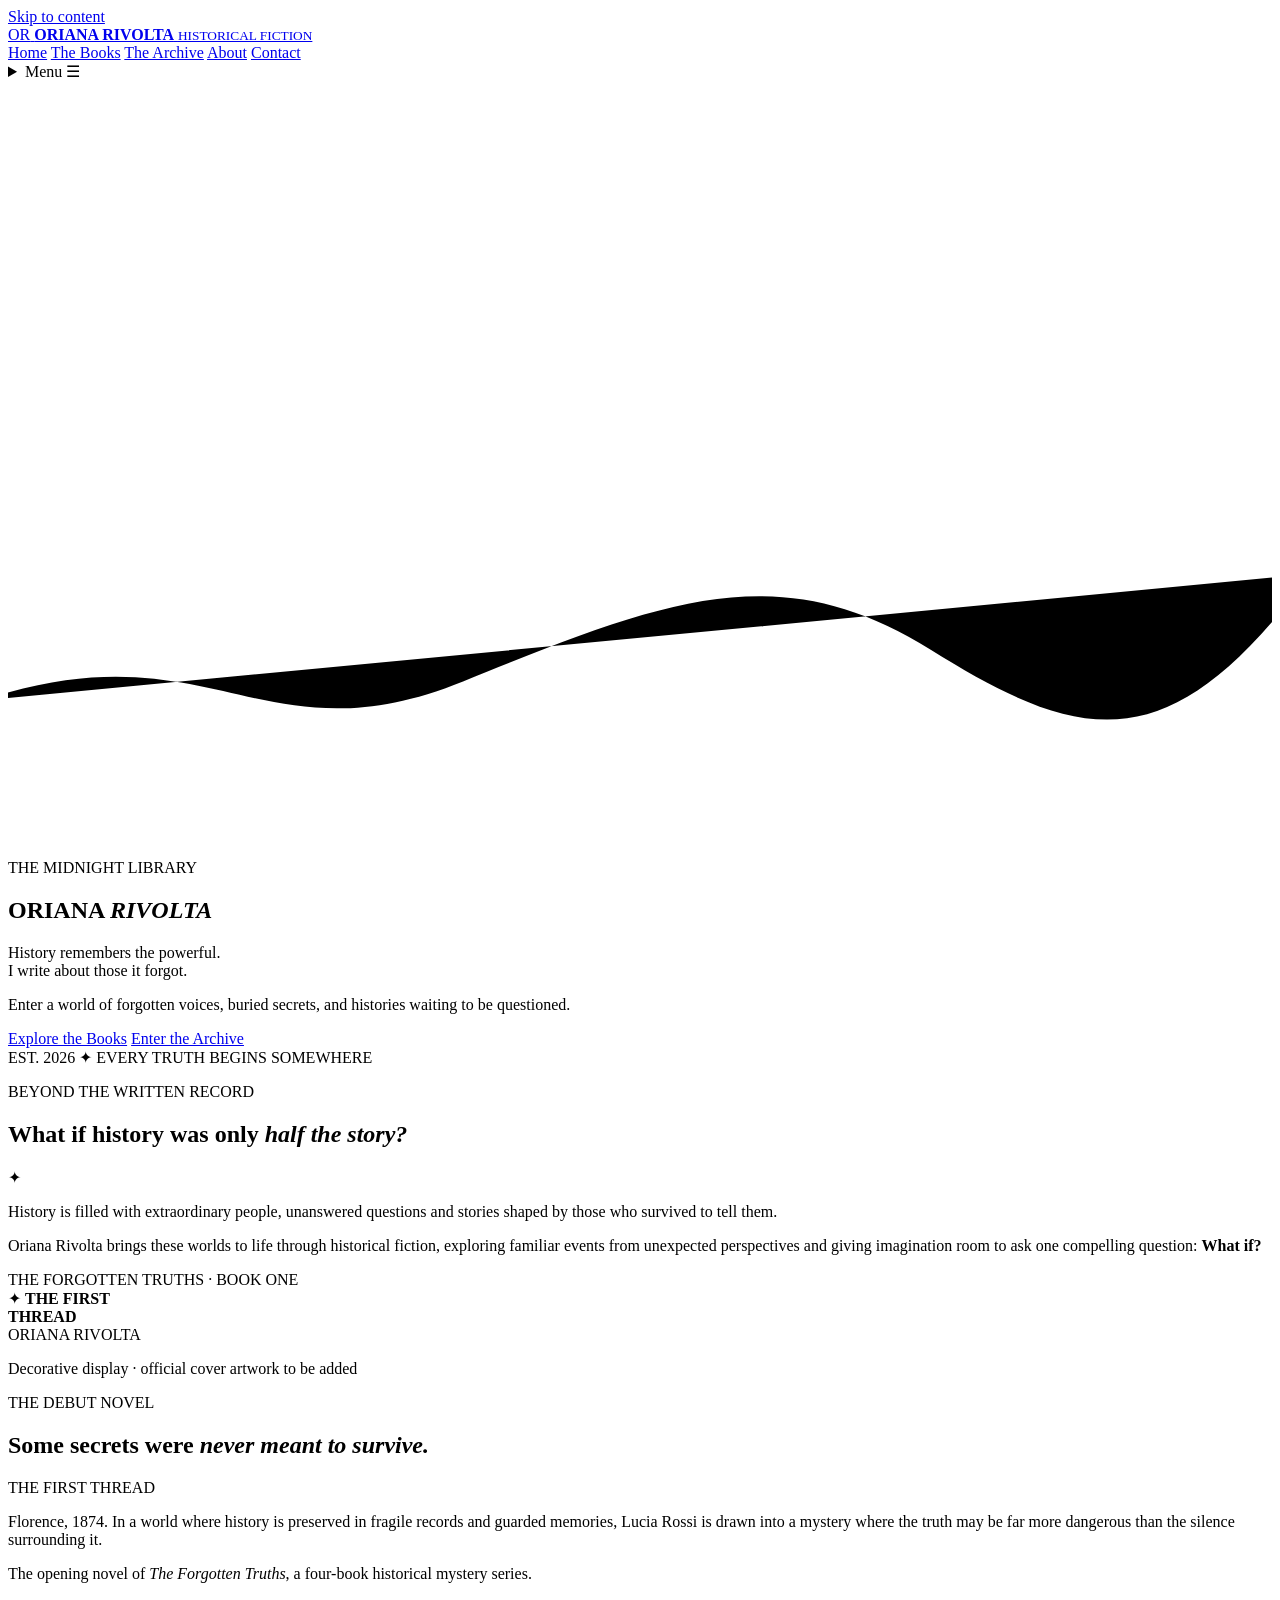
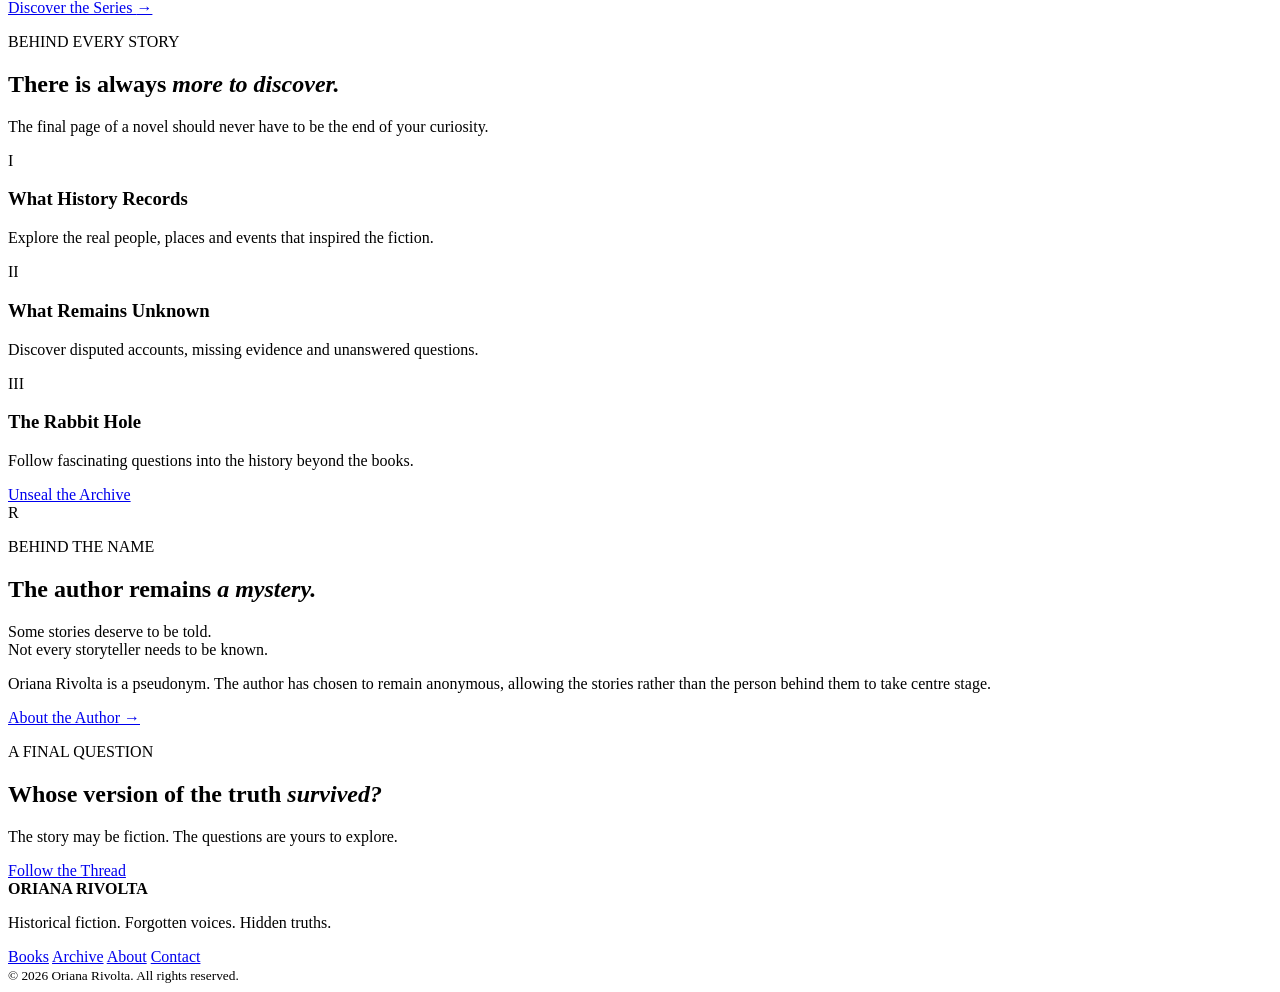
==== index.html @ 72a8a2e2 "Create index.html" ====
<!DOCTYPE html>
<html lang="en">
<head>
  <meta charset="UTF-8">
  <meta name="viewport" content="width=device-width, initial-scale=1">
  <meta name="theme-color" content="#101a17">
  <meta name="description" content="Enter the world of Oriana Rivolta, author of The Forgotten Truths. Historical mysteries, hidden histories and stories that question what we think we know.">
  <title>Oriana Rivolta | The Midnight Library</title>
  <link rel="stylesheet" href="style.css">
</head>
<body>
  <a class="skip-link" href="#main">Skip to content</a>

  <header class="site-header">
    <div class="shell header-inner">
      <a class="brand" href="index.html" aria-label="Oriana Rivolta home">
        <span class="brand-mark">OR</span>
        <span class="brand-name">
          <strong>ORIANA RIVOLTA</strong>
          <small>HISTORICAL FICTION</small>
        </span>
      </a>

      <nav class="desktop-nav" aria-label="Main navigation">
        <a class="active" aria-current="page" href="index.html">Home</a>
        <a href="books.html">The Books</a>
        <a href="archive.html">The Archive</a>
        <a href="about.html">About</a>
        <a href="contact.html">Contact</a>
      </nav>

      <details class="mobile-nav">
        <summary>Menu ☰</summary>
        <nav aria-label="Mobile navigation">
          <a href="index.html">Home</a>
          <a href="books.html">The Books</a>
          <a href="archive.html">The Archive</a>
          <a href="about.html">About</a>
          <a href="contact.html">Contact</a>
        </nav>
      </details>
    </div>
  </header>

  <main id="main">
    <section class="hero">
      <div class="hero-scene" aria-hidden="true">
        <div class="library-shelves shelves-left"></div>
        <div class="library-shelves shelves-right"></div>
        <div class="window-arch">
          <div class="night-moon"></div>
          <div class="city-silhouette"></div>
        </div>
        <div class="scene-candle candle-one"></div>
        <div class="scene-candle candle-two"></div>
      </div>

      <svg class="thread-decoration" viewBox="0 0 1000 600"
           preserveAspectRatio="none" aria-hidden="true">
        <path d="M-20 490 C160 430 200 540 360 475 S610 375 730 450 S920 540 1030 390"/>
      </svg>

      <div class="shell hero-content">
        <p class="eyebrow">THE MIDNIGHT LIBRARY</p>
        <h1>ORIANA <em>RIVOLTA</em></h1>
        <div class="gold-rule"></div>

        <p class="hero-tagline">
          History remembers the powerful.<br>
          I write about those it forgot.
        </p>

        <p class="hero-description">
          Enter a world of forgotten voices, buried secrets,
          and histories waiting to be questioned.
        </p>

        <div class="button-row">
          <a class="button button-gold" href="books.html">Explore the Books</a>
          <a class="button button-outline" href="archive.html">Enter the Archive</a>
        </div>
      </div>

      <div class="hero-bottom">
        <span>EST. 2026</span>
        <span class="hero-ornament">✦</span>
        <span>EVERY TRUTH BEGINS SOMEWHERE</span>
      </div>
    </section>

    <section class="section intro-section">
      <div class="shell narrow center">
        <p class="eyebrow">BEYOND THE WRITTEN RECORD</p>
        <h2>What if history was only <em>half the story?</em></h2>
        <div class="ornament-divider">✦</div>
        <p class="lead">
          History is filled with extraordinary people, unanswered
          questions and stories shaped by those who survived to tell them.
        </p>
        <p>
          Oriana Rivolta brings these worlds to life through historical
          fiction, exploring familiar events from unexpected perspectives
          and giving imagination room to ask one compelling question:
          <strong>What if?</strong>
        </p>
      </div>
    </section>

    <section class="section feature-section">
      <div class="shell feature-grid">
        <div class="feature-art">
          <div class="book-cover" aria-label="Illustrative book display for The First Thread">
            <span class="cover-top">THE FORGOTTEN TRUTHS · BOOK ONE</span>
            <div class="cover-middle">
              <span class="cover-symbol">✦</span>
              <strong>THE FIRST<br>THREAD</strong>
              <span class="cover-red-line"></span>
            </div>
            <span class="cover-bottom">ORIANA RIVOLTA</span>
          </div>
          <p class="art-caption">Decorative display · official cover artwork to be added</p>
        </div>

        <div class="feature-copy">
          <p class="eyebrow">THE DEBUT NOVEL</p>
          <h2>Some secrets were <em>never meant to survive.</em></h2>
          <p class="feature-subtitle">THE FIRST THREAD</p>
          <p>
            Florence, 1874. In a world where history is preserved
            in fragile records and guarded memories, Lucia Rossi
            is drawn into a mystery where the truth may be far
            more dangerous than the silence surrounding it.
          </p>
          <p>
            The opening novel of <em>The Forgotten Truths</em>,
            a four-book historical mystery series.
          </p>
          <a class="text-link" href="books.html">Discover the Series <span>→</span></a>
        </div>
      </div>
    </section>

    <section class="section archive-preview">
      <div class="shell">
        <div class="center narrow">
          <p class="eyebrow">BEHIND EVERY STORY</p>
          <h2>There is always <em>more to discover.</em></h2>
          <p class="lead">
            The final page of a novel should never have to be
            the end of your curiosity.
          </p>
        </div>

        <div class="three-grid">
          <article class="info-card">
            <span class="card-icon">I</span>
            <h3>What History Records</h3>
            <p>Explore the real people, places and events that inspired the fiction.</p>
          </article>

          <article class="info-card">
            <span class="card-icon">II</span>
            <h3>What Remains Unknown</h3>
            <p>Discover disputed accounts, missing evidence and unanswered questions.</p>
          </article>

          <article class="info-card">
            <span class="card-icon">III</span>
            <h3>The Rabbit Hole</h3>
            <p>Follow fascinating questions into the history beyond the books.</p>
          </article>
        </div>

        <div class="center section-action">
          <a class="button button-outline" href="archive.html">Unseal the Archive</a>
        </div>
      </div>
    </section>

    <section class="section author-preview">
      <div class="shell narrow center">
        <div class="wax-seal" aria-hidden="true">R</div>
        <p class="eyebrow">BEHIND THE NAME</p>
        <h2>The author remains <em>a mystery.</em></h2>
        <p class="lead">
          Some stories deserve to be told.<br>
          Not every storyteller needs to be known.
        </p>
        <p>
          Oriana Rivolta is a pseudonym. The author has chosen
          to remain anonymous, allowing the stories rather than
          the person behind them to take centre stage.
        </p>
        <a class="text-link" href="about.html">About the Author <span>→</span></a>
      </div>
    </section>

    <section class="closing-banner">
      <div class="shell center">
        <p class="eyebrow">A FINAL QUESTION</p>
        <h2>Whose version of the truth <em>survived?</em></h2>
        <p>The story may be fiction. The questions are yours to explore.</p>
        <a class="button button-gold" href="archive.html">Follow the Thread</a>
      </div>
    </section>
  </main>

  <footer class="site-footer">
    <div class="shell footer-inner">
      <div>
        <strong>ORIANA RIVOLTA</strong>
        <p>Historical fiction. Forgotten voices. Hidden truths.</p>
      </div>
      <nav aria-label="Footer navigation">
        <a href="books.html">Books</a>
        <a href="archive.html">Archive</a>
        <a href="about.html">About</a>
        <a href="contact.html">Contact</a>
      </nav>
      <small>© 2026 Oriana Rivolta. All rights reserved.</small>
    </div>
  </footer>
</body>
</html>
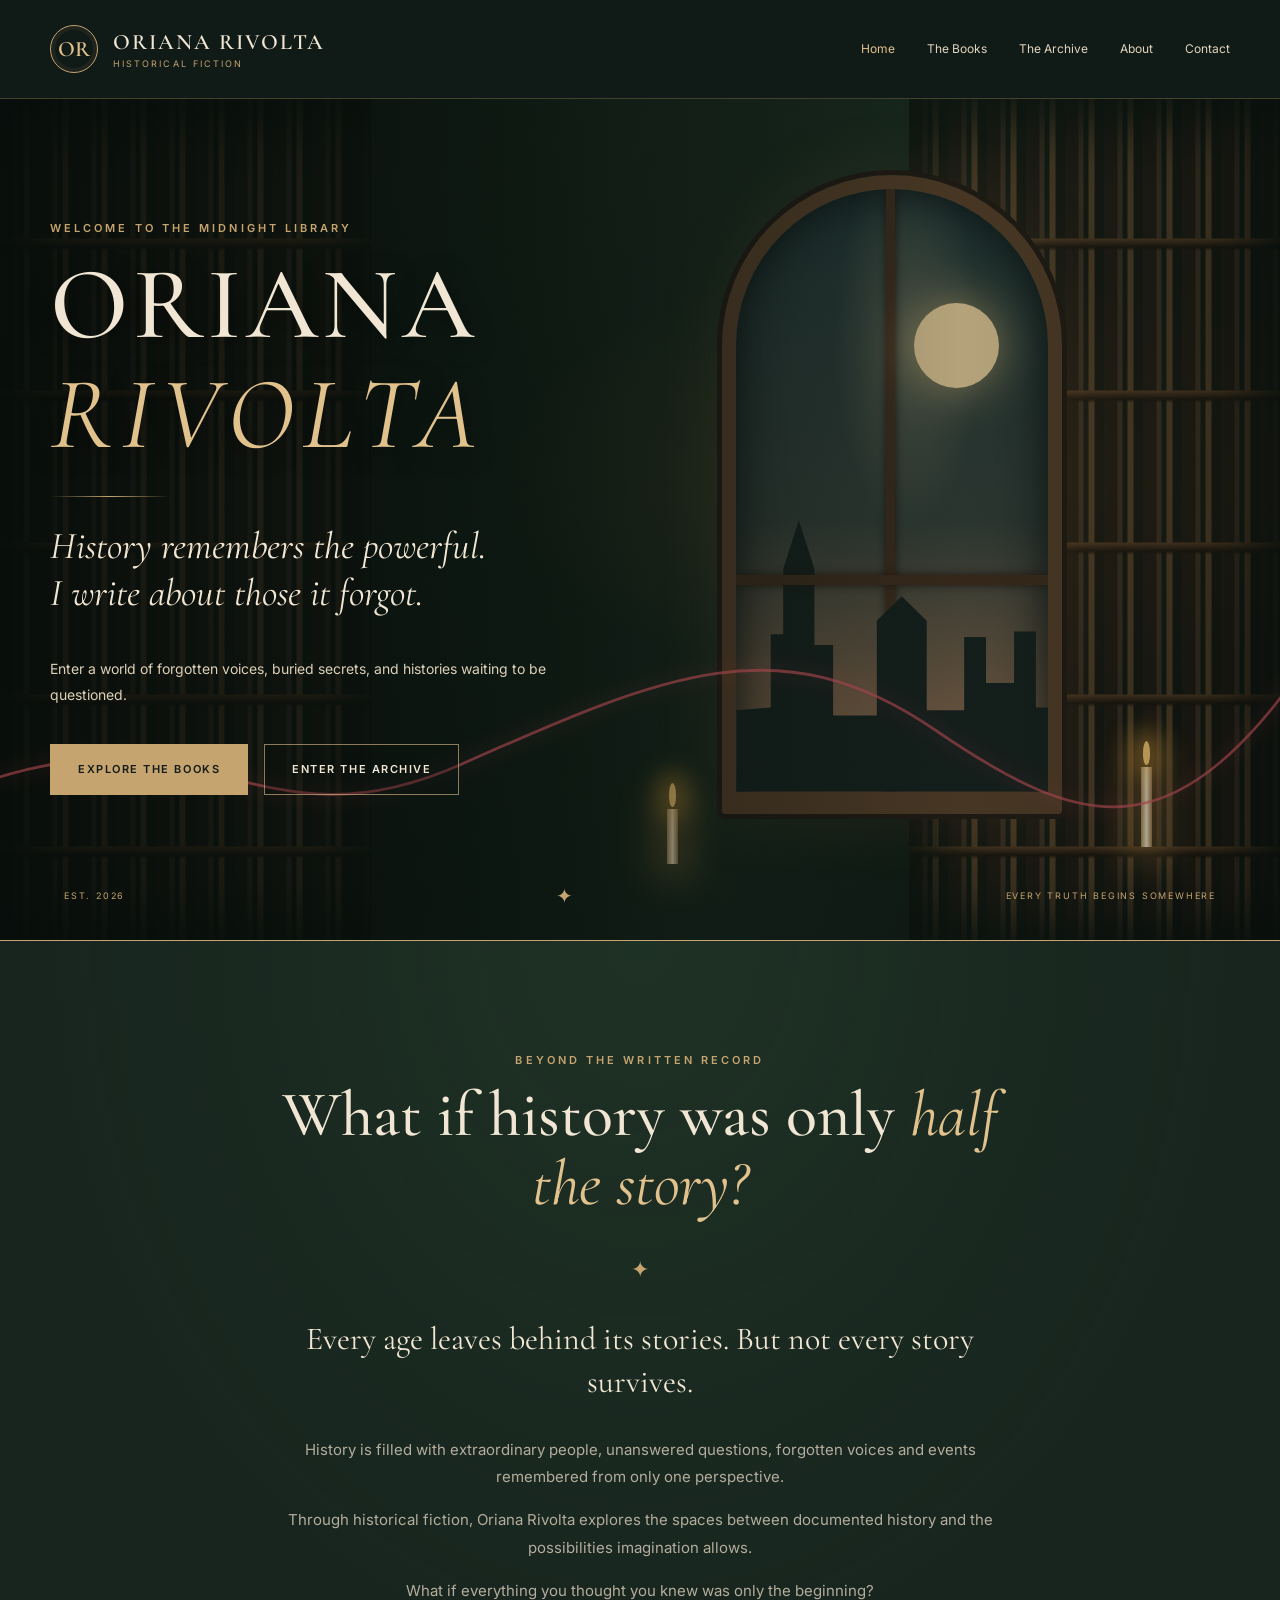
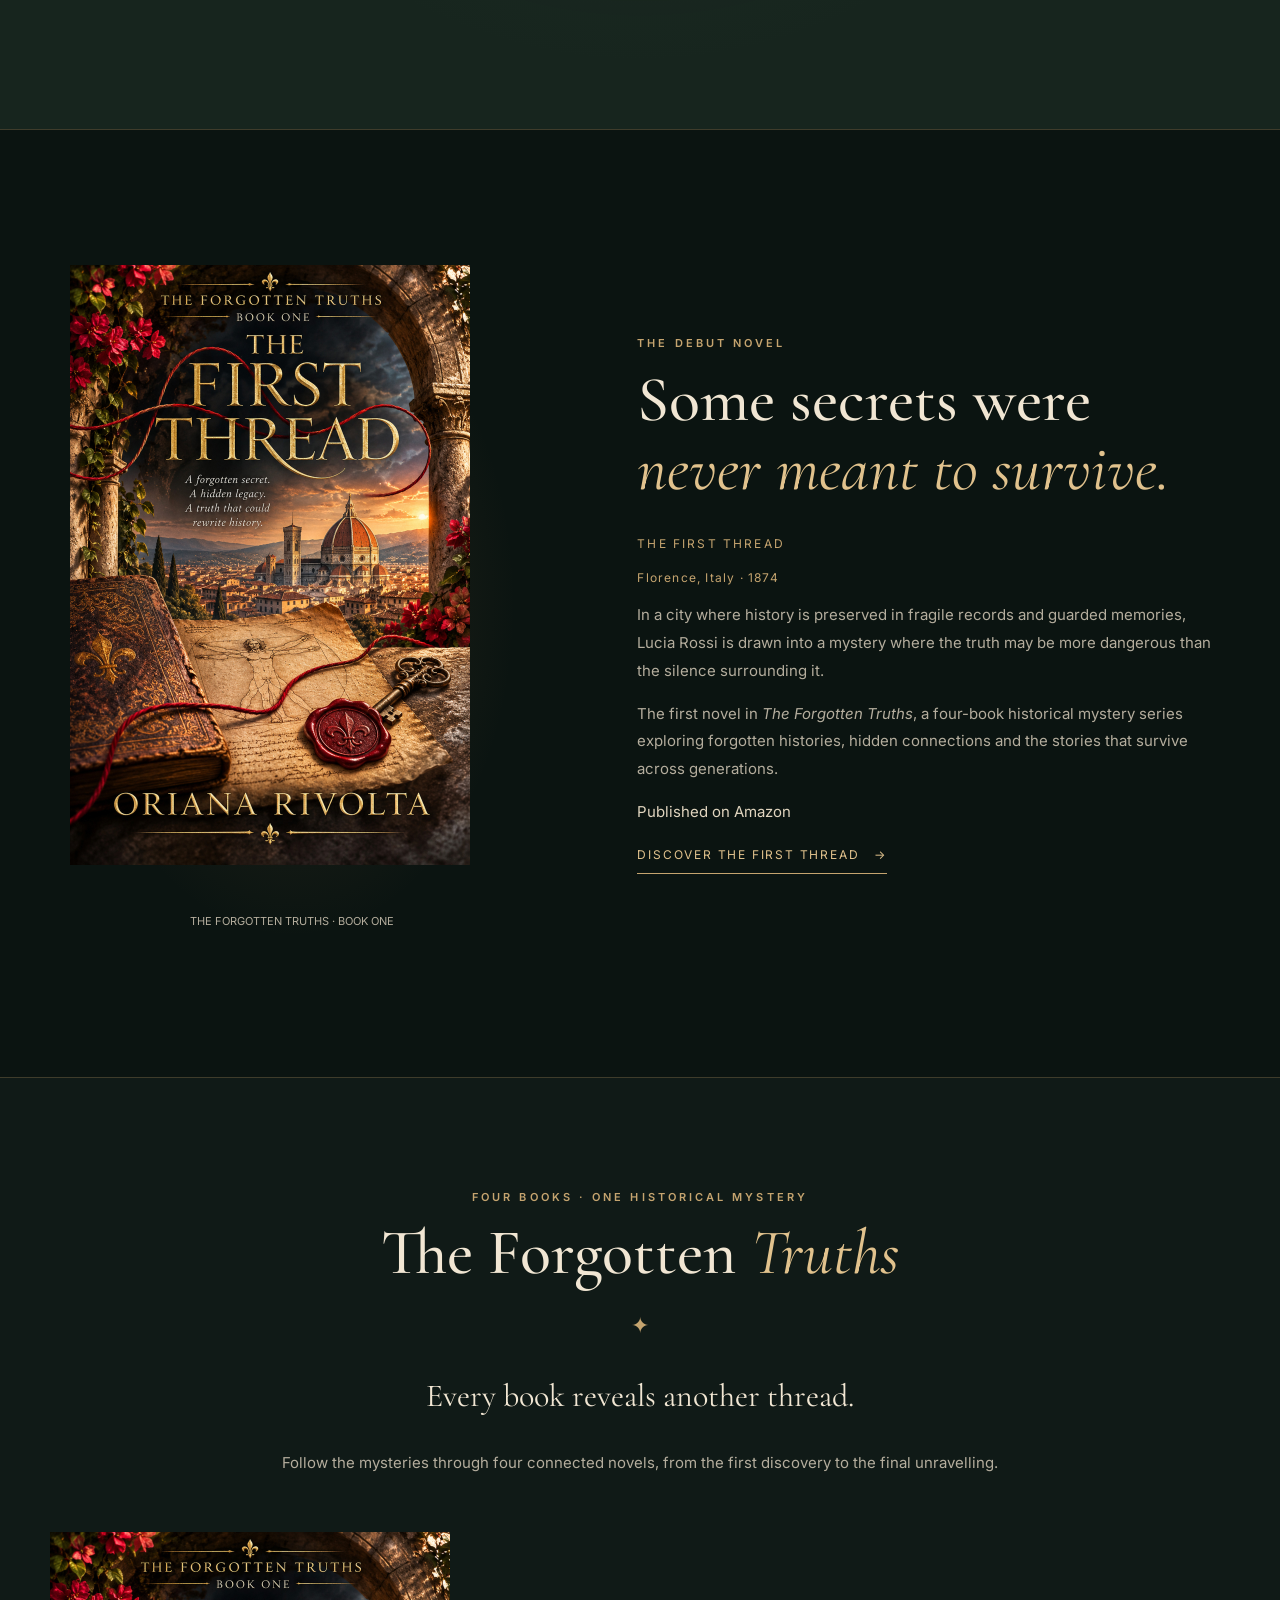
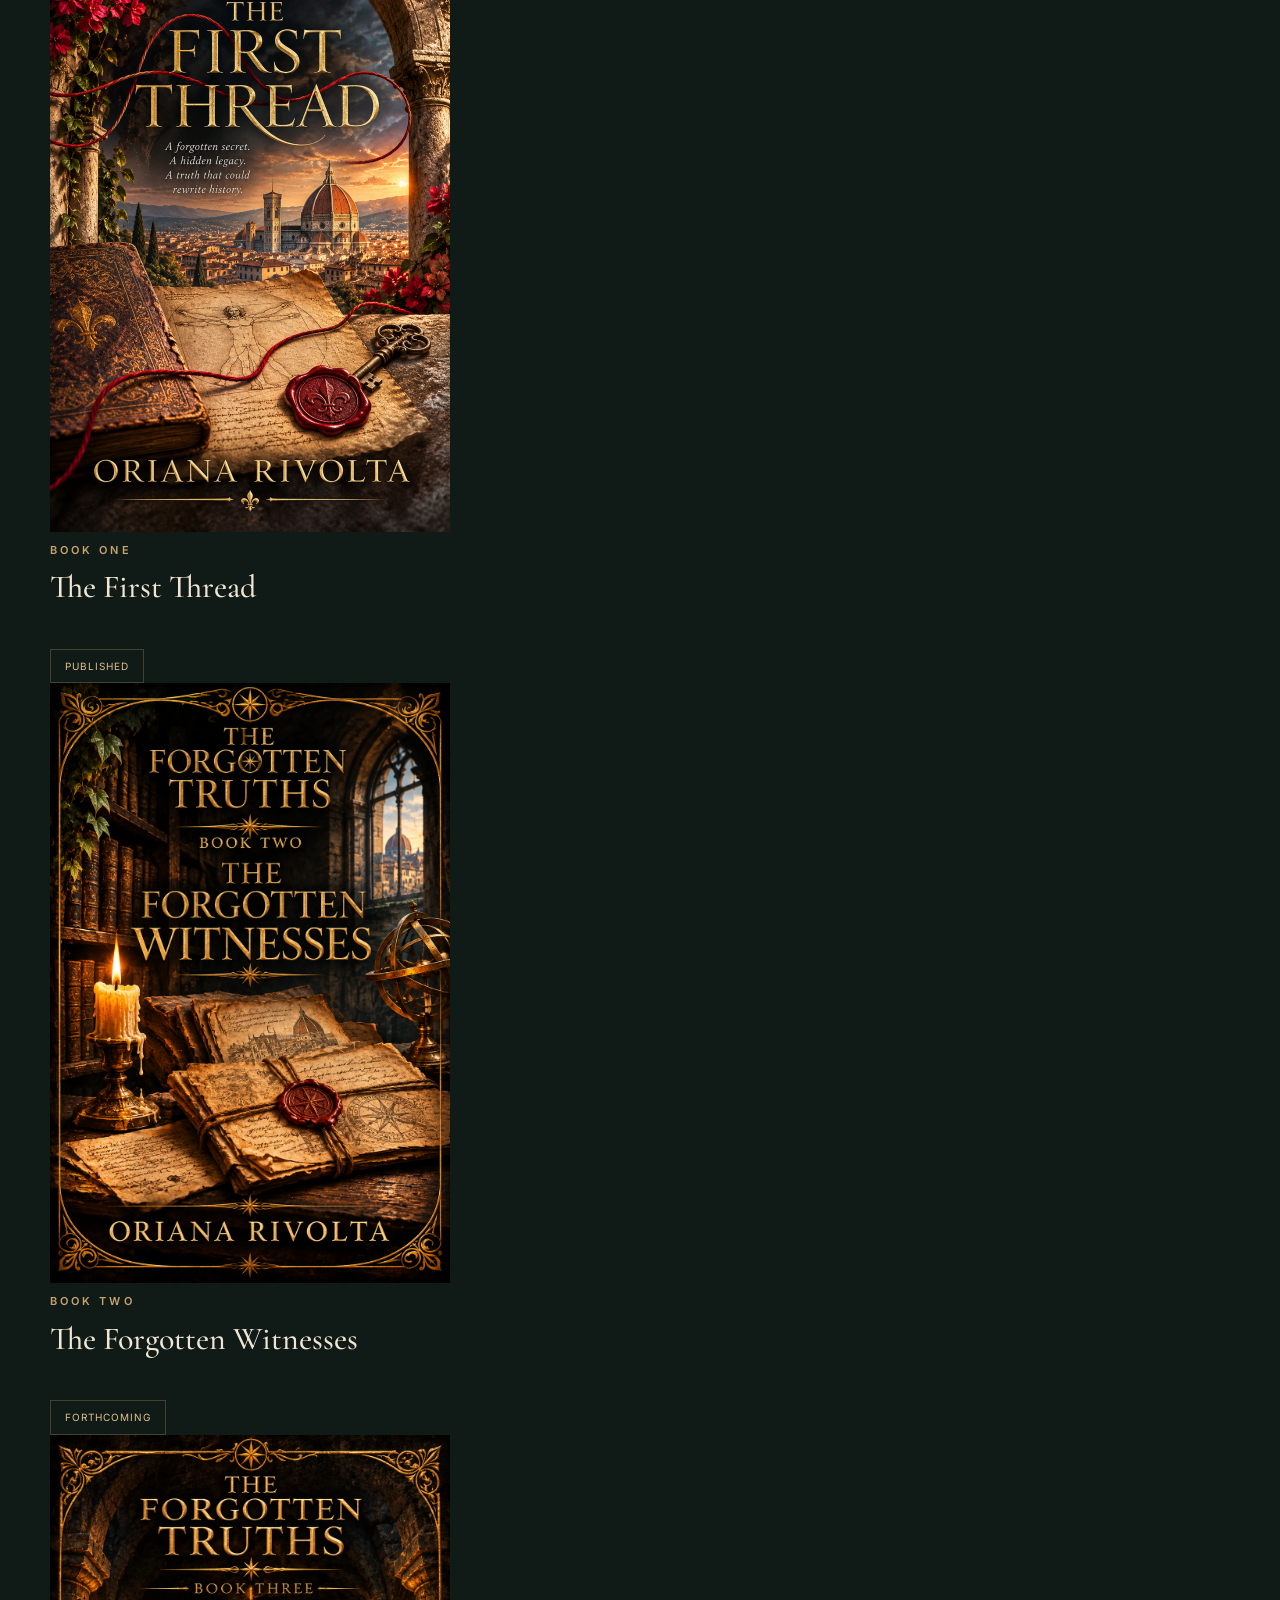
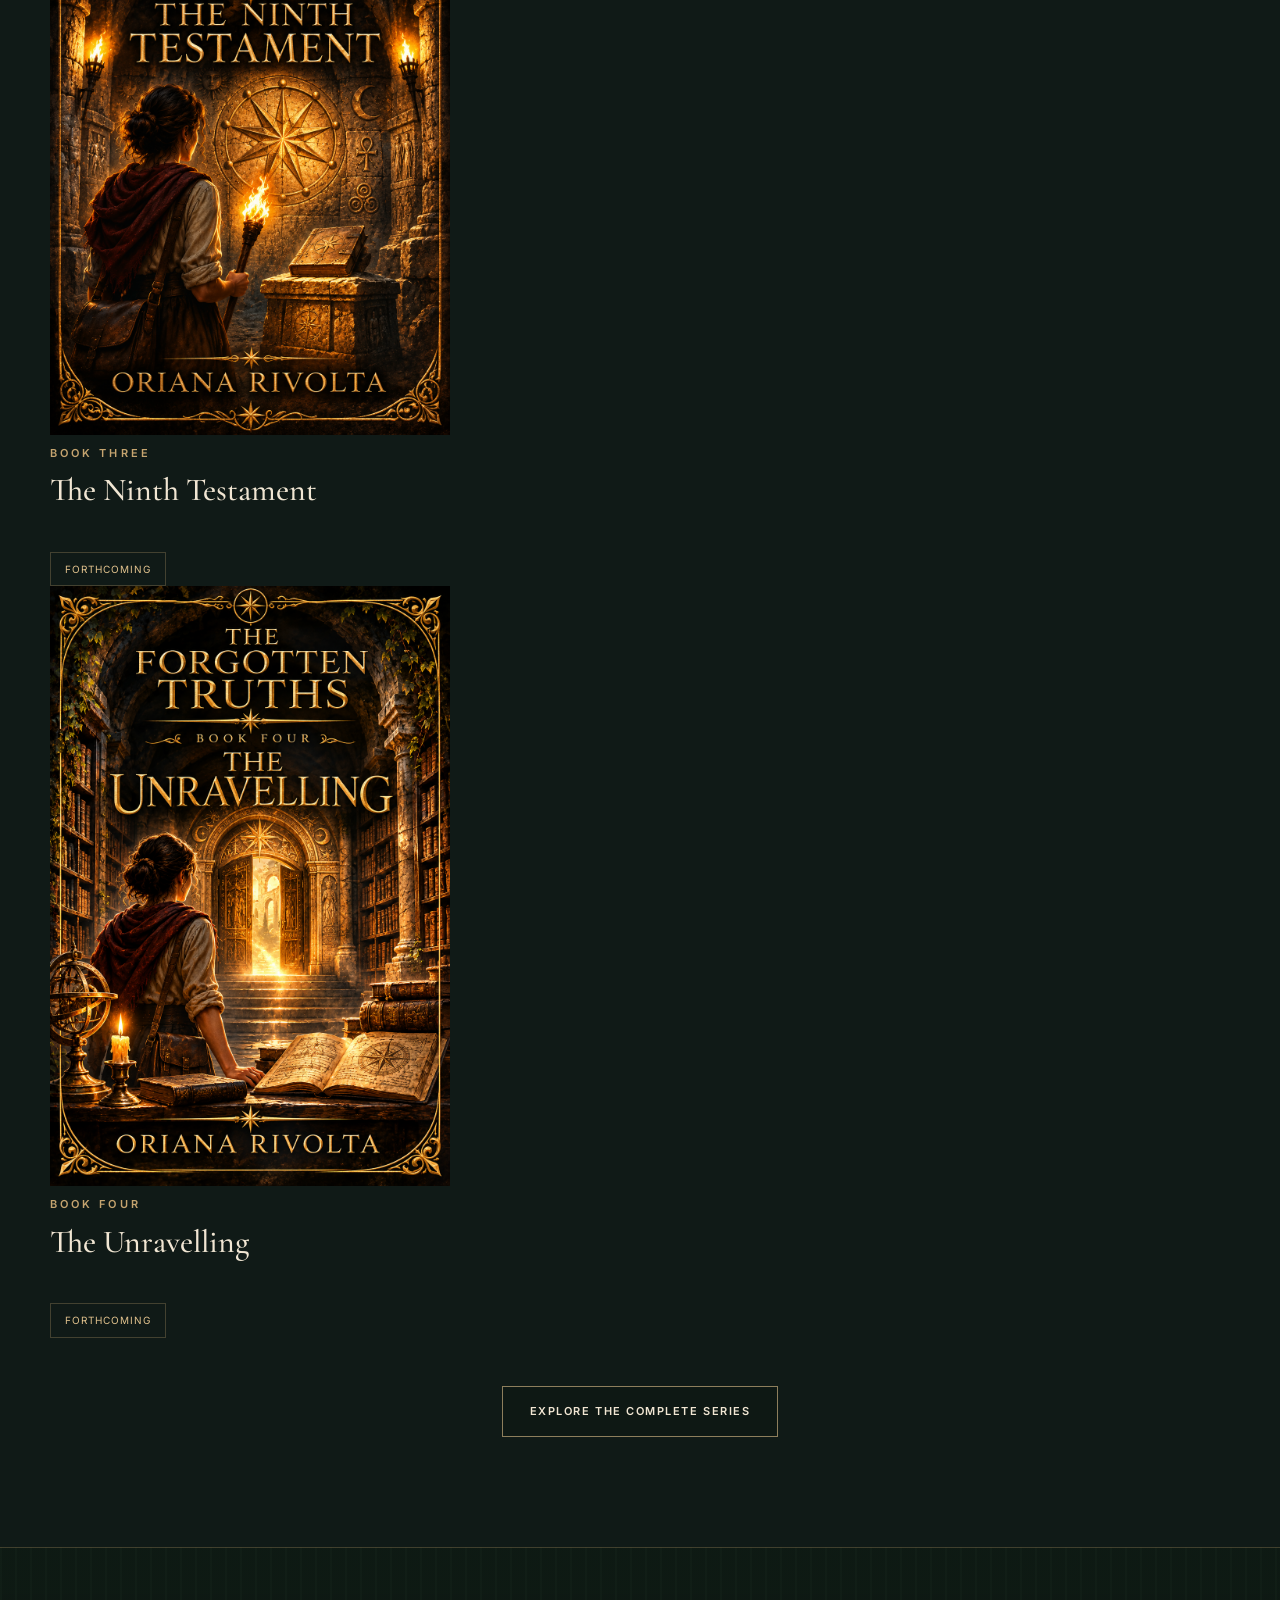
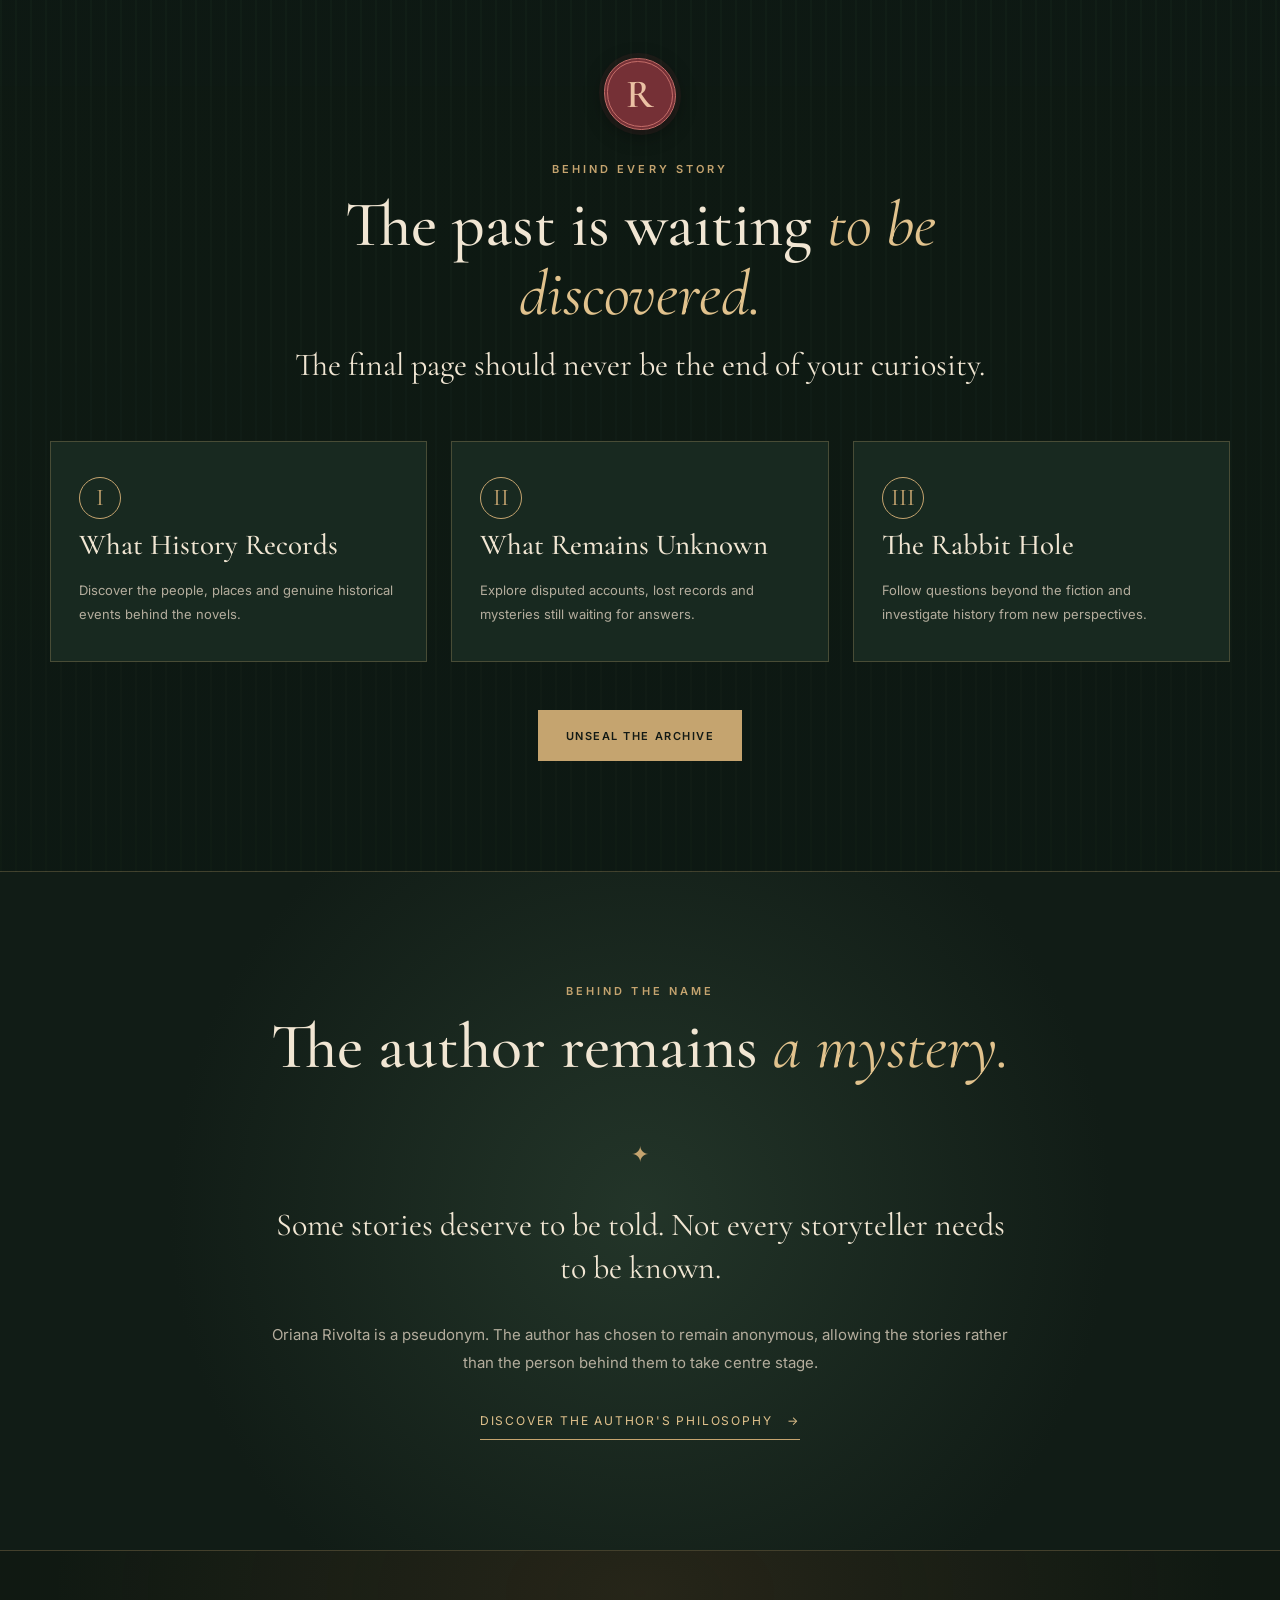
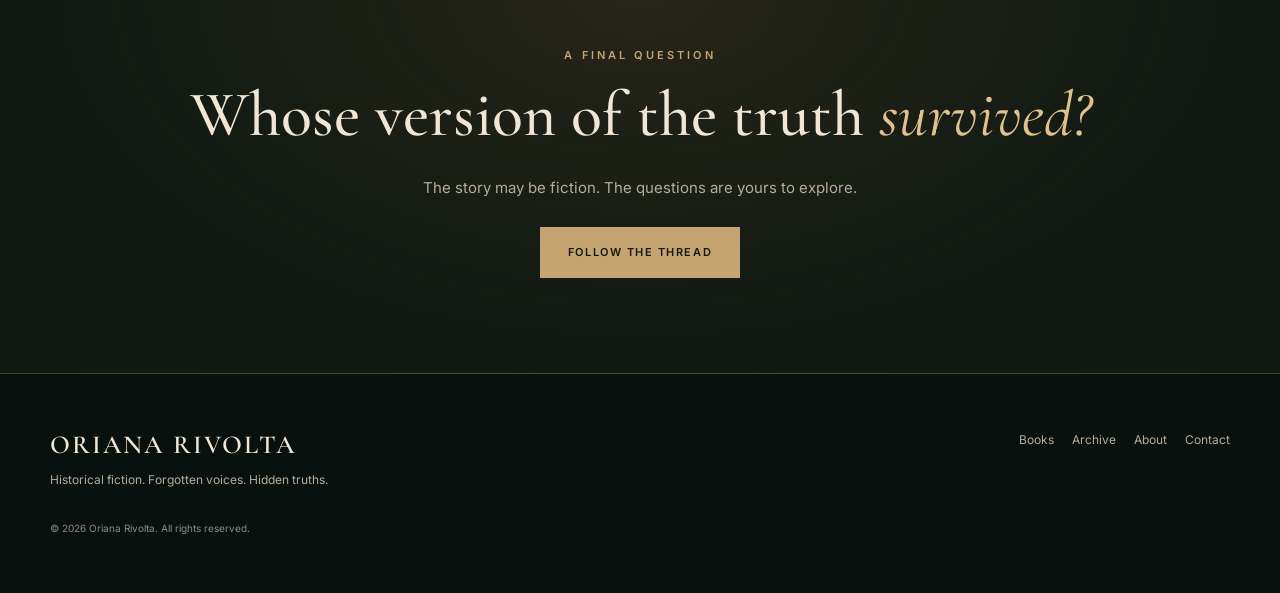
==== commit 18a82903: "Update index.html" ====
--- a/index.html
+++ b/index.html
@@ -5,13 +5,15 @@
   <meta charset="UTF-8">
   <meta name="viewport" content="width=device-width, initial-scale=1">
   <meta name="theme-color" content="#101a17">
-  <meta name="description" content="Enter the world of Oriana Rivolta, author of The Forgotten Truths. Historical mysteries, hidden histories and stories that question what we think we know.">
+  <meta name="description" content="Enter the Midnight Library. Discover the historical mysteries of Oriana Rivolta and The Forgotten Truths series.">
   <title>Oriana Rivolta | The Midnight Library</title>
   <link rel="stylesheet" href="style.css">
 </head>
+
 <body>
   <a class="skip-link" href="#main">Skip to content</a>
 
+  <!-- HEADER -->
   <header class="site-header">
     <div class="shell header-inner">
       <a class="brand" href="index.html" aria-label="Oriana Rivolta home">
@@ -44,6 +46,8 @@
   </header>
 
   <main id="main">
+
+    <!-- MIDNIGHT LIBRARY HERO -->
     <section class="hero">
       <div class="hero-scene" aria-hidden="true">
         <div class="library-shelves shelves-left"></div>
@@ -56,14 +60,18 @@
         <div class="scene-candle candle-two"></div>
       </div>
 
-      <svg class="thread-decoration" viewBox="0 0 1000 600"
-           preserveAspectRatio="none" aria-hidden="true">
+      <svg class="thread-decoration"
+           viewBox="0 0 1000 600"
+           preserveAspectRatio="none"
+           aria-hidden="true">
         <path d="M-20 490 C160 430 200 540 360 475 S610 375 730 450 S920 540 1030 390"/>
       </svg>
 
       <div class="shell hero-content">
-        <p class="eyebrow">THE MIDNIGHT LIBRARY</p>
+        <p class="eyebrow">WELCOME TO THE MIDNIGHT LIBRARY</p>
+
         <h1>ORIANA <em>RIVOLTA</em></h1>
+
         <div class="gold-rule"></div>
 
         <p class="hero-tagline">
@@ -77,8 +85,12 @@
         </p>
 
         <div class="button-row">
-          <a class="button button-gold" href="books.html">Explore the Books</a>
-          <a class="button button-outline" href="archive.html">Enter the Archive</a>
+          <a class="button button-gold" href="books.html">
+            Explore the Books
+          </a>
+          <a class="button button-outline" href="archive.html">
+            Enter the Archive
+          </a>
         </div>
       </div>
 
@@ -89,137 +101,341 @@
       </div>
     </section>
 
+    <!-- INTRODUCTION -->
     <section class="section intro-section">
       <div class="shell narrow center">
         <p class="eyebrow">BEYOND THE WRITTEN RECORD</p>
-        <h2>What if history was only <em>half the story?</em></h2>
+
+        <h2>
+          What if history was only
+          <em>half the story?</em>
+        </h2>
+
         <div class="ornament-divider">✦</div>
+
         <p class="lead">
-          History is filled with extraordinary people, unanswered
-          questions and stories shaped by those who survived to tell them.
-        </p>
+          Every age leaves behind its stories.
+          But not every story survives.
+        </p>
+
         <p>
-          Oriana Rivolta brings these worlds to life through historical
-          fiction, exploring familiar events from unexpected perspectives
-          and giving imagination room to ask one compelling question:
-          <strong>What if?</strong>
-        </p>
-      </div>
-    </section>
-
+          History is filled with extraordinary people,
+          unanswered questions, forgotten voices and
+          events remembered from only one perspective.
+        </p>
+
+        <p>
+          Through historical fiction, Oriana Rivolta
+          explores the spaces between documented history
+          and the possibilities imagination allows.
+        </p>
+
+        <p class="intro-question">
+          What if everything you thought you knew
+          was only the beginning?
+        </p>
+      </div>
+    </section>
+
+    <!-- FEATURED BOOK -->
     <section class="section feature-section">
       <div class="shell feature-grid">
+
         <div class="feature-art">
-          <div class="book-cover" aria-label="Illustrative book display for The First Thread">
-            <span class="cover-top">THE FORGOTTEN TRUTHS · BOOK ONE</span>
-            <div class="cover-middle">
-              <span class="cover-symbol">✦</span>
-              <strong>THE FIRST<br>THREAD</strong>
-              <span class="cover-red-line"></span>
-            </div>
-            <span class="cover-bottom">ORIANA RIVOLTA</span>
-          </div>
-          <p class="art-caption">Decorative display · official cover artwork to be added</p>
+          <a href="books.html#first-thread"
+             class="featured-cover-link"
+             aria-label="Discover The First Thread">
+            <img
+              src="images/first.jpg"
+              alt="The First Thread by Oriana Rivolta — official book cover"
+              class="featured-book-cover"
+              width="400"
+              height="600"
+              fetchpriority="high">
+          </a>
+          <p class="art-caption">
+            THE FORGOTTEN TRUTHS · BOOK ONE
+          </p>
         </div>
 
         <div class="feature-copy">
           <p class="eyebrow">THE DEBUT NOVEL</p>
-          <h2>Some secrets were <em>never meant to survive.</em></h2>
+
+          <h2>
+            Some secrets were
+            <em>never meant to survive.</em>
+          </h2>
+
           <p class="feature-subtitle">THE FIRST THREAD</p>
+          <p class="book-meta">Florence, Italy · 1874</p>
+
           <p>
-            Florence, 1874. In a world where history is preserved
-            in fragile records and guarded memories, Lucia Rossi
-            is drawn into a mystery where the truth may be far
-            more dangerous than the silence surrounding it.
-          </p>
+            In a city where history is preserved in
+            fragile records and guarded memories,
+            Lucia Rossi is drawn into a mystery
+            where the truth may be more dangerous
+            than the silence surrounding it.
+          </p>
+
           <p>
-            The opening novel of <em>The Forgotten Truths</em>,
-            a four-book historical mystery series.
-          </p>
-          <a class="text-link" href="books.html">Discover the Series <span>→</span></a>
-        </div>
-      </div>
-    </section>
-
+            The first novel in <em>The Forgotten Truths</em>,
+            a four-book historical mystery series
+            exploring forgotten histories, hidden
+            connections and the stories that survive
+            across generations.
+          </p>
+
+          <div class="book-availability">
+            <span class="availability-dot"></span>
+            Published on Amazon
+          </div>
+
+          <a class="text-link" href="books.html#first-thread">
+            Discover The First Thread
+            <span aria-hidden="true">→</span>
+          </a>
+        </div>
+
+      </div>
+    </section>
+
+    <!-- FULL FOUR BOOK SERIES -->
+    <section class="section series-showcase" id="series">
+      <div class="shell">
+
+        <div class="center section-heading narrow">
+          <p class="eyebrow">FOUR BOOKS · ONE HISTORICAL MYSTERY</p>
+
+          <h2>
+            The Forgotten
+            <em>Truths</em>
+          </h2>
+
+          <div class="ornament-divider">✦</div>
+
+          <p class="lead">
+            Every book reveals another thread.
+          </p>
+
+          <p>
+            Follow the mysteries through four connected novels,
+            from the first discovery to the final unravelling.
+          </p>
+        </div>
+
+        <div class="series-cover-grid">
+
+          <!-- BOOK ONE -->
+          <article class="series-cover-card">
+            <a href="books.html#first-thread" class="cover-link">
+              <img
+                src="images/first.jpg"
+                alt="The First Thread book cover"
+                loading="lazy"
+                width="400"
+                height="600">
+            </a>
+
+            <p class="eyebrow">BOOK ONE</p>
+            <h3>The First Thread</h3>
+            <span class="status-label status-published">
+              Published
+            </span>
+          </article>
+
+          <!-- BOOK TWO -->
+          <article class="series-cover-card">
+            <a href="books.html#forgotten-witnesses" class="cover-link">
+              <img
+                src="images/witness.png"
+                alt="The Forgotten Witnesses book cover concept"
+                loading="lazy"
+                width="400"
+                height="600">
+            </a>
+
+            <p class="eyebrow">BOOK TWO</p>
+            <h3>The Forgotten Witnesses</h3>
+            <span class="status-label">Forthcoming</span>
+          </article>
+
+          <!-- BOOK THREE -->
+          <article class="series-cover-card">
+            <a href="books.html#ninth-testament" class="cover-link">
+              <img
+                src="images/ninth.png"
+                alt="The Ninth Testament book cover concept"
+                loading="lazy"
+                width="400"
+                height="600">
+            </a>
+
+            <p class="eyebrow">BOOK THREE</p>
+            <h3>The Ninth Testament</h3>
+            <span class="status-label">Forthcoming</span>
+          </article>
+
+          <!-- BOOK FOUR -->
+          <article class="series-cover-card">
+            <a href="books.html#unravelling" class="cover-link">
+              <img
+                src="images/unravel.png"
+                alt="The Unravelling book cover concept"
+                loading="lazy"
+                width="400"
+                height="600">
+            </a>
+
+            <p class="eyebrow">BOOK FOUR</p>
+            <h3>The Unravelling</h3>
+            <span class="status-label">Forthcoming</span>
+          </article>
+
+        </div>
+
+        <div class="center section-action">
+          <a class="button button-outline" href="books.html">
+            Explore the Complete Series
+          </a>
+        </div>
+
+      </div>
+    </section>
+
+    <!-- SECRET ARCHIVE -->
     <section class="section archive-preview">
       <div class="shell">
-        <div class="center narrow">
+
+        <div class="center narrow section-heading">
+          <div class="wax-seal" aria-hidden="true">R</div>
+
           <p class="eyebrow">BEHIND EVERY STORY</p>
-          <h2>There is always <em>more to discover.</em></h2>
+
+          <h2>
+            The past is waiting
+            <em>to be discovered.</em>
+          </h2>
+
           <p class="lead">
-            The final page of a novel should never have to be
+            The final page should never be
             the end of your curiosity.
           </p>
         </div>
 
         <div class="three-grid">
+
           <article class="info-card">
             <span class="card-icon">I</span>
             <h3>What History Records</h3>
-            <p>Explore the real people, places and events that inspired the fiction.</p>
+            <p>
+              Discover the people, places and
+              genuine historical events behind the novels.
+            </p>
           </article>
 
           <article class="info-card">
             <span class="card-icon">II</span>
             <h3>What Remains Unknown</h3>
-            <p>Discover disputed accounts, missing evidence and unanswered questions.</p>
+            <p>
+              Explore disputed accounts, lost records
+              and mysteries still waiting for answers.
+            </p>
           </article>
 
           <article class="info-card">
             <span class="card-icon">III</span>
             <h3>The Rabbit Hole</h3>
-            <p>Follow fascinating questions into the history beyond the books.</p>
-          </article>
+            <p>
+              Follow questions beyond the fiction and
+              investigate history from new perspectives.
+            </p>
+          </article>
+
         </div>
 
         <div class="center section-action">
-          <a class="button button-outline" href="archive.html">Unseal the Archive</a>
-        </div>
-      </div>
-    </section>
-
+          <a class="button button-gold" href="archive.html">
+            Unseal the Archive
+          </a>
+        </div>
+
+      </div>
+    </section>
+
+    <!-- ANONYMOUS AUTHOR -->
     <section class="section author-preview">
       <div class="shell narrow center">
-        <div class="wax-seal" aria-hidden="true">R</div>
+
         <p class="eyebrow">BEHIND THE NAME</p>
-        <h2>The author remains <em>a mystery.</em></h2>
+
+        <h2>
+          The author remains
+          <em>a mystery.</em>
+        </h2>
+
+        <div class="ornament-divider">✦</div>
+
         <p class="lead">
-          Some stories deserve to be told.<br>
+          Some stories deserve to be told.
           Not every storyteller needs to be known.
         </p>
+
         <p>
-          Oriana Rivolta is a pseudonym. The author has chosen
-          to remain anonymous, allowing the stories rather than
-          the person behind them to take centre stage.
-        </p>
-        <a class="text-link" href="about.html">About the Author <span>→</span></a>
-      </div>
-    </section>
-
+          Oriana Rivolta is a pseudonym.
+          The author has chosen to remain anonymous,
+          allowing the stories rather than the person
+          behind them to take centre stage.
+        </p>
+
+        <a class="text-link" href="about.html">
+          Discover the Author's Philosophy
+          <span aria-hidden="true">→</span>
+        </a>
+
+      </div>
+    </section>
+
+    <!-- CLOSING -->
     <section class="closing-banner">
       <div class="shell center">
         <p class="eyebrow">A FINAL QUESTION</p>
-        <h2>Whose version of the truth <em>survived?</em></h2>
-        <p>The story may be fiction. The questions are yours to explore.</p>
-        <a class="button button-gold" href="archive.html">Follow the Thread</a>
-      </div>
-    </section>
+
+        <h2>
+          Whose version of the truth
+          <em>survived?</em>
+        </h2>
+
+        <p>
+          The story may be fiction.
+          The questions are yours to explore.
+        </p>
+
+        <a class="button button-gold" href="archive.html">
+          Follow the Thread
+        </a>
+      </div>
+    </section>
+
   </main>
 
+  <!-- FOOTER -->
   <footer class="site-footer">
     <div class="shell footer-inner">
       <div>
         <strong>ORIANA RIVOLTA</strong>
         <p>Historical fiction. Forgotten voices. Hidden truths.</p>
       </div>
+
       <nav aria-label="Footer navigation">
         <a href="books.html">Books</a>
         <a href="archive.html">Archive</a>
         <a href="about.html">About</a>
         <a href="contact.html">Contact</a>
       </nav>
+
       <small>© 2026 Oriana Rivolta. All rights reserved.</small>
     </div>
   </footer>
+
 </body>
 </html>
--- a/style.css
+++ b/style.css
@@ -0,0 +1,1028 @@
+
+@import url('https://fonts.googleapis.com/css2?family=Cormorant+Garamond:ital,wght@0,400;0,500;0,600;0,700;1,400;1,500;1,600&family=Inter:wght@400;500;600;700&display=swap');
+
+:root {
+  --night: #101a17;
+  --forest: #17251e;
+  --forest-deep: #0b1411;
+  --panel: #1c2c24;
+  --parchment: #f1e6d3;
+  --cream: #e1d5bf;
+  --muted: #b4ad9d;
+  --gold: #c5a46f;
+  --gold-light: #e1c28d;
+  --line: rgba(197, 164, 111, .28);
+  --red: #a0444a;
+  --serif: "Cormorant Garamond", Georgia, serif;
+  --sans: "Inter", Arial, sans-serif;
+}
+
+* { box-sizing: border-box; }
+
+html { scroll-behavior: smooth; }
+
+body {
+  margin: 0;
+  background: var(--night);
+  color: var(--cream);
+  font-family: var(--sans);
+  font-size: 15px;
+  line-height: 1.85;
+}
+
+a { color: inherit; }
+
+button, a, summary { -webkit-tap-highlight-color: transparent; }
+
+a:focus-visible,
+summary:focus-visible {
+  outline: 2px solid var(--gold-light);
+  outline-offset: 5px;
+}
+
+::selection {
+  background: var(--gold);
+  color: var(--forest-deep);
+}
+
+.shell {
+  width: min(1180px, calc(100% - 48px));
+  margin-inline: auto;
+}
+
+.narrow { max-width: 760px; margin-inline: auto; }
+.center { text-align: center; }
+
+h1, h2, h3, p { margin-top: 0; }
+
+h1, h2, h3 {
+  font-family: var(--serif);
+  font-weight: 500;
+  line-height: 1.08;
+  color: var(--parchment);
+}
+
+h1 { font-size: clamp(58px, 8vw, 110px); }
+h2 { font-size: clamp(39px, 5vw, 66px); }
+h3 { font-size: 32px; }
+h1 em, h2 em, h3 em { color: var(--gold-light); font-weight: 400; }
+
+p { color: var(--muted); }
+
+strong { color: var(--parchment); }
+
+.eyebrow {
+  color: var(--gold);
+  font-size: 11px;
+  letter-spacing: .28em;
+  text-transform: uppercase;
+  font-weight: 600;
+  line-height: 1.7;
+}
+
+.lead {
+  font-family: var(--serif);
+  color: var(--parchment);
+  font-size: clamp(25px, 3vw, 32px);
+  line-height: 1.35;
+}
+
+.gold-rule {
+  height: 1px;
+  width: 120px;
+  background: linear-gradient(90deg, transparent, var(--gold), transparent);
+  margin: 26px 0;
+}
+
+.ornament-divider {
+  color: var(--gold);
+  font-size: 22px;
+  margin: 18px 0 28px;
+}
+
+.section {
+  padding: 110px 0;
+  position: relative;
+}
+
+.section-heading {
+  margin-bottom: 55px;
+}
+
+.section-heading h2,
+.series-heading h2 { margin-bottom: 15px; }
+
+.section-action { margin-top: 48px; }
+
+.skip-link {
+  position: absolute;
+  left: 16px;
+  top: -100px;
+  background: var(--parchment);
+  color: var(--night);
+  padding: 10px 20px;
+  z-index: 999;
+}
+
+.skip-link:focus { top: 12px; }
+
+/* HEADER */
+
+.site-header {
+  position: relative;
+  z-index: 50;
+  background: #101a17;
+  border-bottom: 1px solid var(--line);
+}
+
+.header-inner {
+  display: flex;
+  align-items: center;
+  justify-content: space-between;
+  min-height: 98px;
+  gap: 25px;
+}
+
+.brand {
+  display: inline-flex;
+  align-items: center;
+  gap: 15px;
+  text-decoration: none;
+  flex-shrink: 0;
+}
+
+.brand-mark {
+  display: grid;
+  place-items: center;
+  width: 48px;
+  height: 48px;
+  border: 1px solid var(--gold);
+  border-radius: 50%;
+  color: var(--gold-light);
+  font: 600 22px var(--serif);
+  box-shadow: inset 0 0 0 4px rgba(197,164,111,.08);
+}
+
+.brand-name {
+  display: flex;
+  flex-direction: column;
+  line-height: 1.4;
+}
+
+.brand-name strong {
+  font-family: var(--serif);
+  font-size: 22px;
+  letter-spacing: .09em;
+  font-weight: 600;
+}
+
+.brand-name small {
+  color: var(--gold);
+  font-size: 9px;
+  letter-spacing: .23em;
+}
+
+.desktop-nav {
+  display: flex;
+  align-items: center;
+  gap: clamp(15px, 2.5vw, 35px);
+}
+
+.desktop-nav a {
+  text-decoration: none;
+  font-size: 12px;
+  color: var(--cream);
+  transition: color .25s ease;
+}
+
+.desktop-nav a:hover,
+.desktop-nav a.active { color: var(--gold-light); }
+
+.mobile-nav { display: none; }
+
+/* BUTTONS */
+
+.button-row {
+  display: flex;
+  flex-wrap: wrap;
+  align-items: center;
+  gap: 16px;
+  margin-top: 36px;
+}
+
+.button {
+  display: inline-flex;
+  justify-content: center;
+  align-items: center;
+  min-height: 51px;
+  padding: 14px 27px;
+  font-size: 11px;
+  letter-spacing: .14em;
+  text-transform: uppercase;
+  font-weight: 600;
+  text-decoration: none;
+  transition: transform .25s, background .25s, color .25s, border-color .25s;
+}
+
+.button:hover { transform: translateY(-3px); }
+
+.button-gold {
+  background: var(--gold);
+  color: #131a15;
+  border: 1px solid var(--gold);
+}
+
+.button-gold:hover { background: var(--gold-light); }
+
+.button-outline {
+  background: rgba(8,17,13,.25);
+  color: var(--parchment);
+  border: 1px solid rgba(225,194,141,.6);
+}
+
+.button-outline:hover {
+  background: rgba(197,164,111,.14);
+  border-color: var(--gold-light);
+}
+
+.text-link {
+  display: inline-block;
+  margin-top: 18px;
+  padding-bottom: 7px;
+  color: var(--gold-light);
+  text-decoration: none;
+  font-size: 12px;
+  text-transform: uppercase;
+  letter-spacing: .15em;
+  border-bottom: 1px solid var(--gold);
+}
+
+.text-link span {
+  display: inline-block;
+  margin-left: 10px;
+  transition: transform .2s;
+}
+
+.text-link:hover span { transform: translateX(5px); }
+
+/* MIDNIGHT LIBRARY HERO */
+
+.hero {
+  min-height: 740px;
+  position: relative;
+  overflow: hidden;
+  isolation: isolate;
+  display: flex;
+  align-items: center;
+  border-bottom: 1px solid var(--gold);
+  background: #0c1511;
+}
+
+.hero-scene {
+  position: absolute;
+  inset: 0;
+  z-index: -2;
+  overflow: hidden;
+  background:
+    radial-gradient(ellipse at 75% 45%, rgba(180,126,60,.23), transparent 34%),
+    radial-gradient(ellipse at 45% 0%, rgba(67,97,69,.2), transparent 70%),
+    linear-gradient(105deg, #08110e 15%, #17281e 60%, #0a100d);
+}
+
+.hero-scene::after {
+  content: "";
+  position: absolute;
+  inset: 0;
+  background: linear-gradient(90deg,
+    rgba(7,13,10,.83) 0%,
+    rgba(8,15,11,.57) 43%,
+    rgba(7,12,10,.22) 75%,
+    rgba(7,12,10,.35));
+}
+
+.library-shelves {
+  position: absolute;
+  top: 0;
+  bottom: 0;
+  width: 29%;
+  opacity: .7;
+  background:
+    repeating-linear-gradient(to bottom,
+      transparent 0,
+      transparent 139px,
+      #6b4a2a 140px,
+      #22170f 148px,
+      transparent 152px),
+    repeating-linear-gradient(to right,
+      #281e16 0 13px,
+      #503c2b 14px 18px,
+      #161c15 19px 23px,
+      #6f5131 24px 29px,
+      #191a13 30px 39px);
+  box-shadow: inset 0 0 60px 25px #0a110d;
+}
+
+.shelves-left { left: 0; }
+.shelves-right { right: 0; }
+
+.window-arch {
+  position: absolute;
+  right: 17%;
+  top: 9%;
+  width: min(31vw, 340px);
+  height: 76%;
+  border: 14px solid #59422b;
+  border-bottom-width: 22px;
+  border-radius: 190px 190px 4px 4px;
+  background:
+    radial-gradient(ellipse at 55% 25%, rgba(255,227,168,.2), transparent 30%),
+    linear-gradient(180deg, #243a39 0%, #35413b 55%, #9a7150 100%);
+  box-shadow:
+    0 0 0 5px #241d16,
+    inset 0 0 45px #0a1414,
+    0 0 70px rgba(213,149,79,.13);
+  overflow: hidden;
+}
+
+.window-arch::before {
+  content: "";
+  position: absolute;
+  left: 48%;
+  top: 0;
+  bottom: 0;
+  width: 9px;
+  background: #423020;
+  box-shadow: 0 0 9px #201913;
+}
+
+.window-arch::after {
+  content: "";
+  position: absolute;
+  left: 0;
+  right: 0;
+  top: 64%;
+  height: 10px;
+  background: #423020;
+  box-shadow: 0 0 10px #251b13;
+}
+
+.night-moon {
+  position: absolute;
+  width: 85px;
+  height: 85px;
+  right: 16%;
+  top: 19%;
+  border-radius: 50%;
+  background: #e6cd9a;
+  box-shadow: 0 0 50px rgba(235,200,128,.65);
+}
+
+.city-silhouette {
+  position: absolute;
+  bottom: 0;
+  left: 0;
+  right: 0;
+  height: 45%;
+  background: #172320;
+  clip-path: polygon(
+    0 70%, 11% 69%, 11% 42%, 15% 42%, 15% 18%,
+    20% 0%, 25% 18%, 25% 46%, 31% 46%,
+    31% 72%, 45% 72%, 45% 37%, 53% 28%,
+    61% 37%, 61% 70%, 73% 70%, 73% 43%,
+    80% 43%, 80% 60%, 89% 60%, 89% 41%,
+    96% 41%, 96% 69%, 100% 69%, 100% 100%, 0 100%
+  );
+}
+
+.scene-candle {
+  position: absolute;
+  bottom: 11%;
+  width: 11px;
+  height: 80px;
+  background: linear-gradient(90deg, #a78a5a, #f4e6c3, #997649);
+  box-shadow: 0 0 35px 15px rgba(224,161,73,.3);
+}
+
+.scene-candle::before {
+  content: "";
+  position: absolute;
+  left: 2px;
+  top: -26px;
+  width: 7px;
+  height: 24px;
+  border-radius: 50% 50% 45% 45%;
+  background: #ffcf76;
+  box-shadow: 0 0 25px 12px rgba(255,179,61,.45);
+  animation: flicker 3s ease-in-out infinite alternate;
+}
+
+.candle-one { right: 10%; }
+.candle-two { right: 47%; bottom: 9%; height: 55px; }
+
+@keyframes flicker {
+  from { opacity: .7; transform: rotate(-6deg) scale(.95); }
+  to { opacity: 1; transform: rotate(6deg) scale(1.1); }
+}
+
+.thread-decoration {
+  position: absolute;
+  inset: 0;
+  width: 100%;
+  height: 100%;
+  pointer-events: none;
+  opacity: .68;
+  z-index: 1;
+}
+
+.thread-decoration path {
+  fill: none;
+  stroke: var(--red);
+  stroke-width: 2;
+  filter: drop-shadow(0 0 7px rgba(160,68,74,.7));
+}
+
+.hero-content {
+  position: relative;
+  z-index: 2;
+  padding-top: 120px;
+  padding-bottom: 145px;
+}
+
+.hero-content h1 {
+  max-width: 750px;
+  margin-bottom: 5px;
+  font-weight: 500;
+  letter-spacing: .045em;
+  text-shadow: 0 4px 25px rgba(0,0,0,.6);
+}
+
+.hero-content h1 em {
+  display: block;
+  letter-spacing: .075em;
+}
+
+.hero-tagline {
+  font: italic clamp(25px, 3vw, 38px)/1.25 var(--serif);
+  color: var(--parchment);
+  max-width: 600px;
+}
+
+.hero-description {
+  max-width: 500px;
+  color: #ddd0b9;
+  font-size: 14px;
+}
+
+.hero-bottom {
+  position: absolute;
+  z-index: 2;
+  bottom: 25px;
+  left: 5%;
+  right: 5%;
+  display: flex;
+  align-items: center;
+  justify-content: space-between;
+  color: var(--gold);
+  font-size: 9px;
+  letter-spacing: .2em;
+}
+
+.hero-ornament { font-size: 20px; }
+
+/* INTRO & FEATURED BOOK */
+
+.intro-section {
+  background:
+    radial-gradient(ellipse at 50% 0%, rgba(63,98,66,.2), transparent 65%),
+    var(--forest);
+}
+
+.intro-section h2 { margin-bottom: 30px; }
+
+.feature-section {
+  background: var(--forest-deep);
+  border-block: 1px solid var(--line);
+}
+
+.feature-grid {
+  display: grid;
+  grid-template-columns: .9fr 1.1fr;
+  align-items: center;
+  gap: clamp(50px, 8vw, 120px);
+}
+
+.feature-art {
+  position: relative;
+  padding: 25px 20px;
+  background: radial-gradient(ellipse, rgba(169,122,68,.18), transparent 65%);
+}
+
+.book-cover {
+  width: min(100%, 315px);
+  aspect-ratio: 2 / 3;
+  padding: 30px 24px;
+  display: flex;
+  flex-direction: column;
+  justify-content: space-between;
+  align-items: center;
+  text-align: center;
+  color: var(--gold-light);
+  background:
+    radial-gradient(ellipse at 50% 60%, rgba(89,65,39,.24), transparent 55%),
+    repeating-linear-gradient(45deg, transparent 0 12px, rgba(255,255,255,.012) 12px 13px),
+    #18291f;
+  border: 1px solid #9f8153;
+  border-left: 12px solid #0c1712;
+  outline: 1px solid rgba(197,164,111,.28);
+  outline-offset: 5px;
+  box-shadow: 20px 25px 45px rgba(0,0,0,.45), inset 0 0 0 8px #18291f, inset 0 0 0 9px rgba(197,164,111,.35);
+  margin-inline: auto;
+  transform: rotate(-3deg);
+}
+
+.cover-top, .cover-bottom {
+  font-size: 10px;
+  letter-spacing: .16em;
+}
+
+.cover-middle {
+  display: flex;
+  flex-direction: column;
+  align-items: center;
+  gap: 26px;
+}
+
+.cover-symbol {
+  font-size: 44px;
+  color: var(--gold);
+}
+
+.cover-middle strong {
+  font: 500 44px/1 var(--serif);
+  color: var(--parchment);
+  letter-spacing: .035em;
+}
+
+.cover-red-line {
+  width: 115px;
+  height: 2px;
+  background: var(--red);
+  transform: rotate(-18deg);
+  box-shadow: 0 0 12px var(--red);
+}
+
+.art-caption {
+  text-align: center;
+  font-size: 11px;
+  margin-top: 37px;
+}
+
+.feature-copy h2 { margin: 12px 0 30px; }
+.feature-copy p { max-width: 580px; }
+.feature-subtitle { color: var(--gold) !important; letter-spacing: .18em; font-size: 12px; }
+
+/* ARCHIVE CARDS */
+
+.archive-preview {
+  background:
+    linear-gradient(rgba(13,24,18,.9), rgba(13,24,18,.94)),
+    repeating-linear-gradient(90deg, #38503b 0 2px, #16241b 2px 15px);
+  border-block: 1px solid var(--line);
+}
+
+.three-grid, .four-grid, .book-grid {
+  display: grid;
+  gap: 24px;
+}
+
+.three-grid { grid-template-columns: repeat(3, minmax(0, 1fr)); }
+.four-grid { grid-template-columns: repeat(4, minmax(0, 1fr)); }
+
+.info-card, .question-card, .book-tile, .contact-card {
+  background: rgba(26,44,35,.85);
+  border: 1px solid var(--line);
+  padding: 35px 28px;
+  transition: border-color .3s, transform .3s;
+}
+
+.info-card:hover, .question-card:hover, .book-tile:hover {
+  border-color: var(--gold);
+  transform: translateY(-5px);
+}
+
+.info-card h3, .question-card h3 {
+  font-size: 29px;
+  margin: 10px 0 18px;
+}
+
+.info-card p, .question-card p { font-size: 13px; margin-bottom: 0; }
+
+.card-icon {
+  display: grid;
+  place-items: center;
+  width: 42px;
+  height: 42px;
+  border: 1px solid var(--gold);
+  border-radius: 50%;
+  color: var(--gold);
+  font: 24px var(--serif);
+}
+
+.question-number {
+  color: var(--gold);
+  font: 34px var(--serif);
+}
+
+.author-preview {
+  background: radial-gradient(circle at center, #233529, #111c16 65%);
+}
+
+.wax-seal {
+  display: grid;
+  place-items: center;
+  width: 72px;
+  height: 72px;
+  margin: 0 auto 30px;
+  border: 4px double #c56e69;
+  border-radius: 47% 53% 48% 52%;
+  background: #753036;
+  box-shadow: 0 0 0 5px rgba(117,48,54,.15), 0 5px 20px rgba(0,0,0,.4);
+  color: #ebc1a4;
+  font: 600 40px var(--serif);
+}
+
+/* INNER PAGE HEADERS */
+
+.page-hero {
+  padding: 115px 0 100px;
+  background:
+    radial-gradient(ellipse at 50% 0%, rgba(102,98,64,.22), transparent 67%),
+    linear-gradient(125deg, #17271e, #0d1612 75%);
+  border-bottom: 1px solid var(--line);
+}
+
+.page-hero h1 {
+  font-size: clamp(55px, 7vw, 94px);
+  margin: 15px 0;
+}
+
+.page-hero-archive {
+  background:
+    radial-gradient(ellipse at 50% 20%, rgba(113,55,48,.2), transparent 60%),
+    linear-gradient(125deg, #17271e, #0d1612);
+}
+
+/* BOOK CATALOGUE */
+
+.series-heading { margin-bottom: 65px; }
+
+.book-feature {
+  display: grid;
+  grid-template-columns: .8fr 1.2fr;
+  gap: clamp(40px, 8vw, 100px);
+  align-items: center;
+  padding: 55px;
+  background: #192a21;
+  border: 1px solid var(--line);
+}
+
+.book-feature .book-cover { width: min(100%, 260px); }
+.book-feature h2 { margin-bottom: 20px; }
+
+.book-meta { color: var(--gold); font-size: 12px; letter-spacing: .1em; }
+
+.purchase-panel {
+  margin-top: 32px;
+  border-top: 1px solid var(--line);
+  padding-top: 22px;
+}
+
+.purchase-panel h3 { font-size: 29px; }
+.purchase-panel p { font-size: 13px; }
+
+.format-options {
+  display: flex;
+  flex-wrap: wrap;
+  gap: 10px;
+  margin-top: 20px;
+}
+
+.format-pending {
+  border: 1px solid var(--line);
+  color: var(--muted);
+  background: rgba(0,0,0,.18);
+  padding: 9px 12px;
+  font-size: 11px;
+}
+
+.book-grid { grid-template-columns: repeat(3, minmax(0, 1fr)); }
+.book-tile { text-align: center; }
+
+.mini-book {
+  max-width: 205px;
+  aspect-ratio: 2 / 3;
+  margin: 0 auto 30px;
+  padding: 20px;
+  background: linear-gradient(145deg, #27382b, #102019);
+  border-left: 9px solid #0b130f;
+  outline: 1px solid var(--gold);
+  box-shadow: 12px 17px 24px rgba(0,0,0,.3);
+  display: flex;
+  flex-direction: column;
+  align-items: center;
+  justify-content: space-between;
+  color: var(--gold);
+}
+
+.mini-book span, .mini-book small { font-size: 9px; letter-spacing: .12em; }
+
+.mini-book strong {
+  font: 500 30px/1.05 var(--serif);
+  color: var(--parchment);
+}
+
+.book-tile h3 { font-size: 30px; }
+.book-tile p:not(.eyebrow) { font-size: 13px; }
+
+.status-label {
+  display: inline-block;
+  padding: 7px 14px;
+  margin-top: 12px;
+  border: 1px solid var(--line);
+  color: var(--gold-light);
+  text-transform: uppercase;
+  letter-spacing: .1em;
+  font-size: 10px;
+}
+
+/* ARCHIVE DOSSIERS */
+
+.archive-document {
+  position: relative;
+  display: flex;
+  align-items: center;
+  gap: 45px;
+  max-width: 900px;
+  margin: auto;
+  padding: 45px;
+  background:
+    repeating-linear-gradient(0deg, transparent 0 31px, rgba(80,63,39,.045) 32px),
+    #e6dbc3;
+  border: 1px solid #ac8f62;
+  box-shadow: 18px 25px 50px rgba(0,0,0,.3);
+}
+
+.archive-document h3,
+.archive-document p { color: #4b4032; }
+
+.archive-document h3 { font-size: 48px; margin-bottom: 10px; }
+
+.archive-document .eyebrow { color: #855537; }
+
+.archive-document .status-label {
+  color: #714930;
+  border-color: #b9a07c;
+}
+
+.document-stamp {
+  display: grid;
+  place-items: center;
+  flex-shrink: 0;
+  width: 125px;
+  height: 125px;
+  border: 5px double #8c3b40;
+  border-radius: 50%;
+  color: #8c3b40;
+  font: 70px var(--serif);
+  transform: rotate(-13deg);
+  opacity: .8;
+}
+
+.document-subtitle { font-style: italic; }
+
+/* ABOUT */
+
+.about-layout {
+  display: grid;
+  grid-template-columns: .75fr 1.25fr;
+  gap: clamp(40px, 7vw, 110px);
+  align-items: start;
+}
+
+.about-emblem {
+  padding: 80px 30px;
+  border: 1px solid var(--line);
+  text-align: center;
+  background: radial-gradient(circle, #26382d, #121e18);
+}
+
+.large-monogram {
+  display: grid;
+  place-items: center;
+  width: 190px;
+  height: 190px;
+  margin: 0 auto 30px;
+  border: 2px solid var(--gold);
+  border-radius: 50%;
+  color: var(--gold-light);
+  font: 100px var(--serif);
+}
+
+.about-emblem p { letter-spacing: .16em; color: var(--gold); font-size: 10px; }
+.about-emblem .gold-rule { margin: 28px auto; }
+
+.about-writing p { margin-bottom: 22px; }
+.about-writing h2 { margin-bottom: 35px; }
+
+.literary-quote {
+  margin: 35px 0;
+  padding: 10px 0 10px 30px;
+  border-left: 2px solid var(--gold);
+  font: italic 31px/1.3 var(--serif);
+  color: var(--gold-light);
+}
+
+/* CONTACT */
+
+.contact-grid {
+  display: grid;
+  grid-template-columns: repeat(2, minmax(0,1fr));
+  gap: 30px;
+}
+
+.contact-card { padding: 50px; }
+.contact-card h2 { margin-bottom: 25px; }
+
+.contact-placeholder {
+  margin-top: 30px;
+  padding: 15px 20px;
+  border: 1px solid var(--line);
+  color: var(--gold-light);
+  font-size: 12px;
+  letter-spacing: .07em;
+}
+
+/* FINAL BANNER */
+
+.closing-banner {
+  padding: 95px 0;
+  background:
+    radial-gradient(ellipse at 50% 10%, rgba(141,92,55,.18), transparent 65%),
+    #101912;
+  border-top: 1px solid var(--line);
+  border-bottom: 1px solid var(--line);
+}
+
+.closing-banner h2 { margin: 15px auto 25px; }
+.closing-banner p:not(.eyebrow) { max-width: 670px; margin: 0 auto 25px; }
+
+/* FOOTER */
+
+.site-footer {
+  padding: 55px 0;
+  background: #09110e;
+}
+
+.footer-inner {
+  display: grid;
+  grid-template-columns: 1.2fr 1fr;
+  gap: 20px 40px;
+  align-items: start;
+}
+
+.footer-inner strong {
+  font: 600 26px var(--serif);
+  letter-spacing: .08em;
+}
+
+.footer-inner p {
+  margin: 8px 0;
+  font-size: 12px;
+}
+
+.footer-inner nav {
+  display: flex;
+  flex-wrap: wrap;
+  justify-content: end;
+  gap: 18px;
+}
+
+.footer-inner nav a {
+  text-decoration: none;
+  font-size: 12px;
+  color: var(--muted);
+}
+
+.footer-inner nav a:hover { color: var(--gold); }
+
+.footer-inner small {
+  color: #8c8b80;
+  font-size: 10px;
+}
+
+/* MOBILE & TABLET */
+
+@media (max-width: 950px) {
+  .desktop-nav { display: none; }
+
+  .mobile-nav { display: block; position: relative; }
+  .mobile-nav summary {
+    list-style: none;
+    cursor: pointer;
+    color: var(--gold-light);
+    border: 1px solid var(--line);
+    padding: 8px 14px;
+    font-size: 13px;
+  }
+
+  .mobile-nav summary::-webkit-details-marker { display: none; }
+
+  .mobile-nav nav {
+    position: absolute;
+    right: 0;
+    top: calc(100% + 10px);
+    width: 210px;
+    background: #14221b;
+    border: 1px solid var(--gold);
+    box-shadow: 0 18px 35px rgba(0,0,0,.55);
+    display: flex;
+    flex-direction: column;
+    padding: 12px;
+  }
+
+  .mobile-nav nav a {
+    padding: 10px 12px;
+    text-decoration: none;
+    color: var(--cream);
+    font-size: 13px;
+  }
+
+  .mobile-nav nav a:hover { background: #243a2c; color: var(--gold-light); }
+
+  .four-grid { grid-template-columns: repeat(2, minmax(0,1fr)); }
+}
+
+@media (max-width: 700px) {
+  .shell { width: min(100% - 32px, 1180px); }
+  .header-inner { min-height: 78px; }
+  .brand-name strong { font-size: 18px; }
+  .brand-name small { font-size: 8px; }
+  .brand-mark { width: 40px; height: 40px; }
+
+  .section { padding: 74px 0; }
+  .hero { min-height: 700px; }
+  .hero-content { padding-top: 90px; padding-bottom: 120px; }
+  .hero-content h1 { font-size: clamp(50px, 11vw, 76px); }
+  .hero-tagline { font-size: 29px; }
+
+  .window-arch {
+    right: -8%;
+    top: 8%;
+    height: 70%;
+    width: 56vw;
+    opacity: .55;
+  }
+
+  .library-shelves { width: 40%; }
+
+  .hero-scene::after {
+    background: linear-gradient(90deg, rgba(7,13,10,.88), rgba(7,13,10,.57));
+  }
+
+  .hero-bottom { gap: 12px; font-size: 7px; }
+  .button-row { align-items: stretch; }
+  .button-row .button { flex: 1 1 180px; }
+
+  .feature-grid,
+  .book-feature,
+  .about-layout,
+  .contact-grid {
+    grid-template-columns: 1fr;
+  }
+
+  .book-feature { padding: 28px 20px; }
+  .three-grid, .book-grid { grid-template-columns: 1fr; }
+  .four-grid { grid-template-columns: 1fr; }
+
+  .archive-document {
+    flex-direction: column;
+    align-items: flex-start;
+    padding: 28px;
+    gap: 20px;
+  }
+
+  .document-stamp { width: 80px; height: 80px; font-size: 45px; }
+  .contact-card { padding: 30px; }
+
+  .footer-inner { grid-template-columns: 1fr; }
+  .footer-inner nav { justify-content: start; }
+  .page-hero { padding: 85px 0; }
+}
+
+@media (prefers-reduced-motion: reduce) {
+  html { scroll-behavior: auto; }
+  *, *::before, *::after {
+    animation-duration: .01ms !important;
+    transition-duration: .01ms !important;
+  }
+}
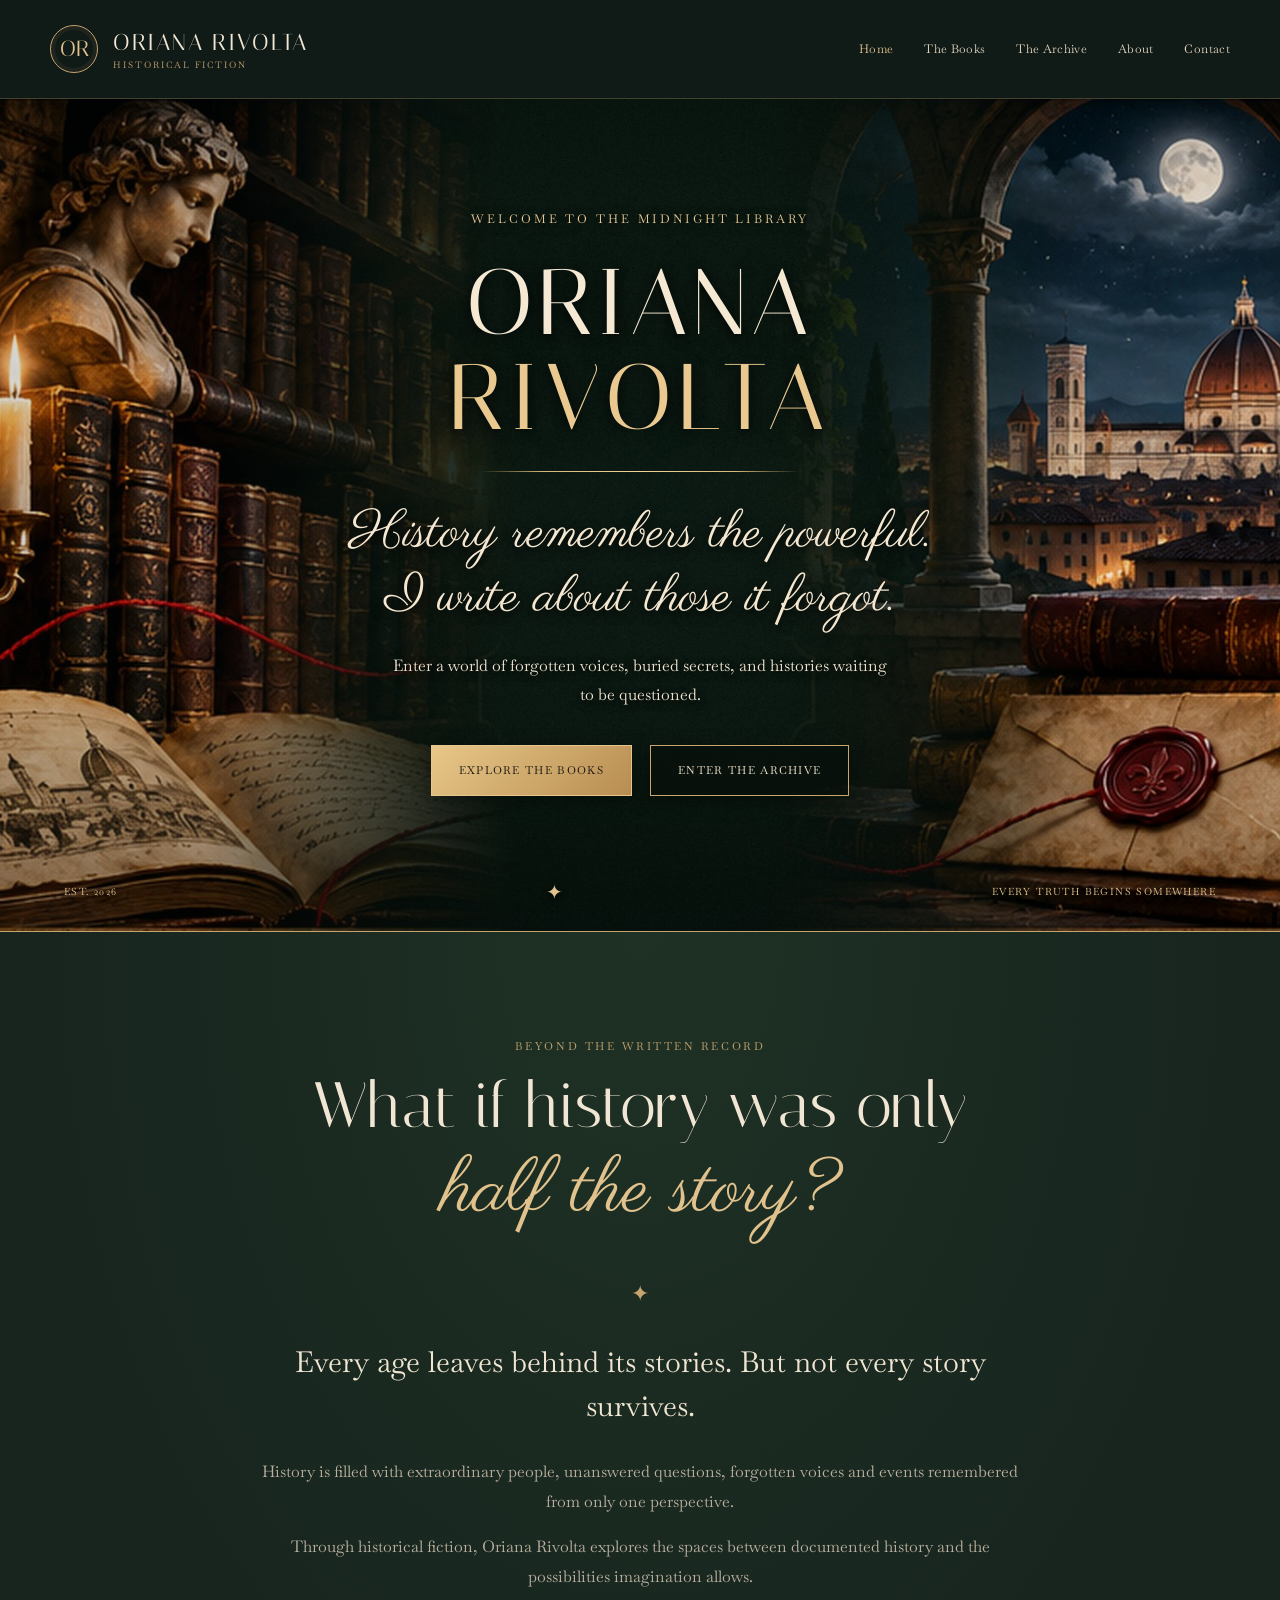
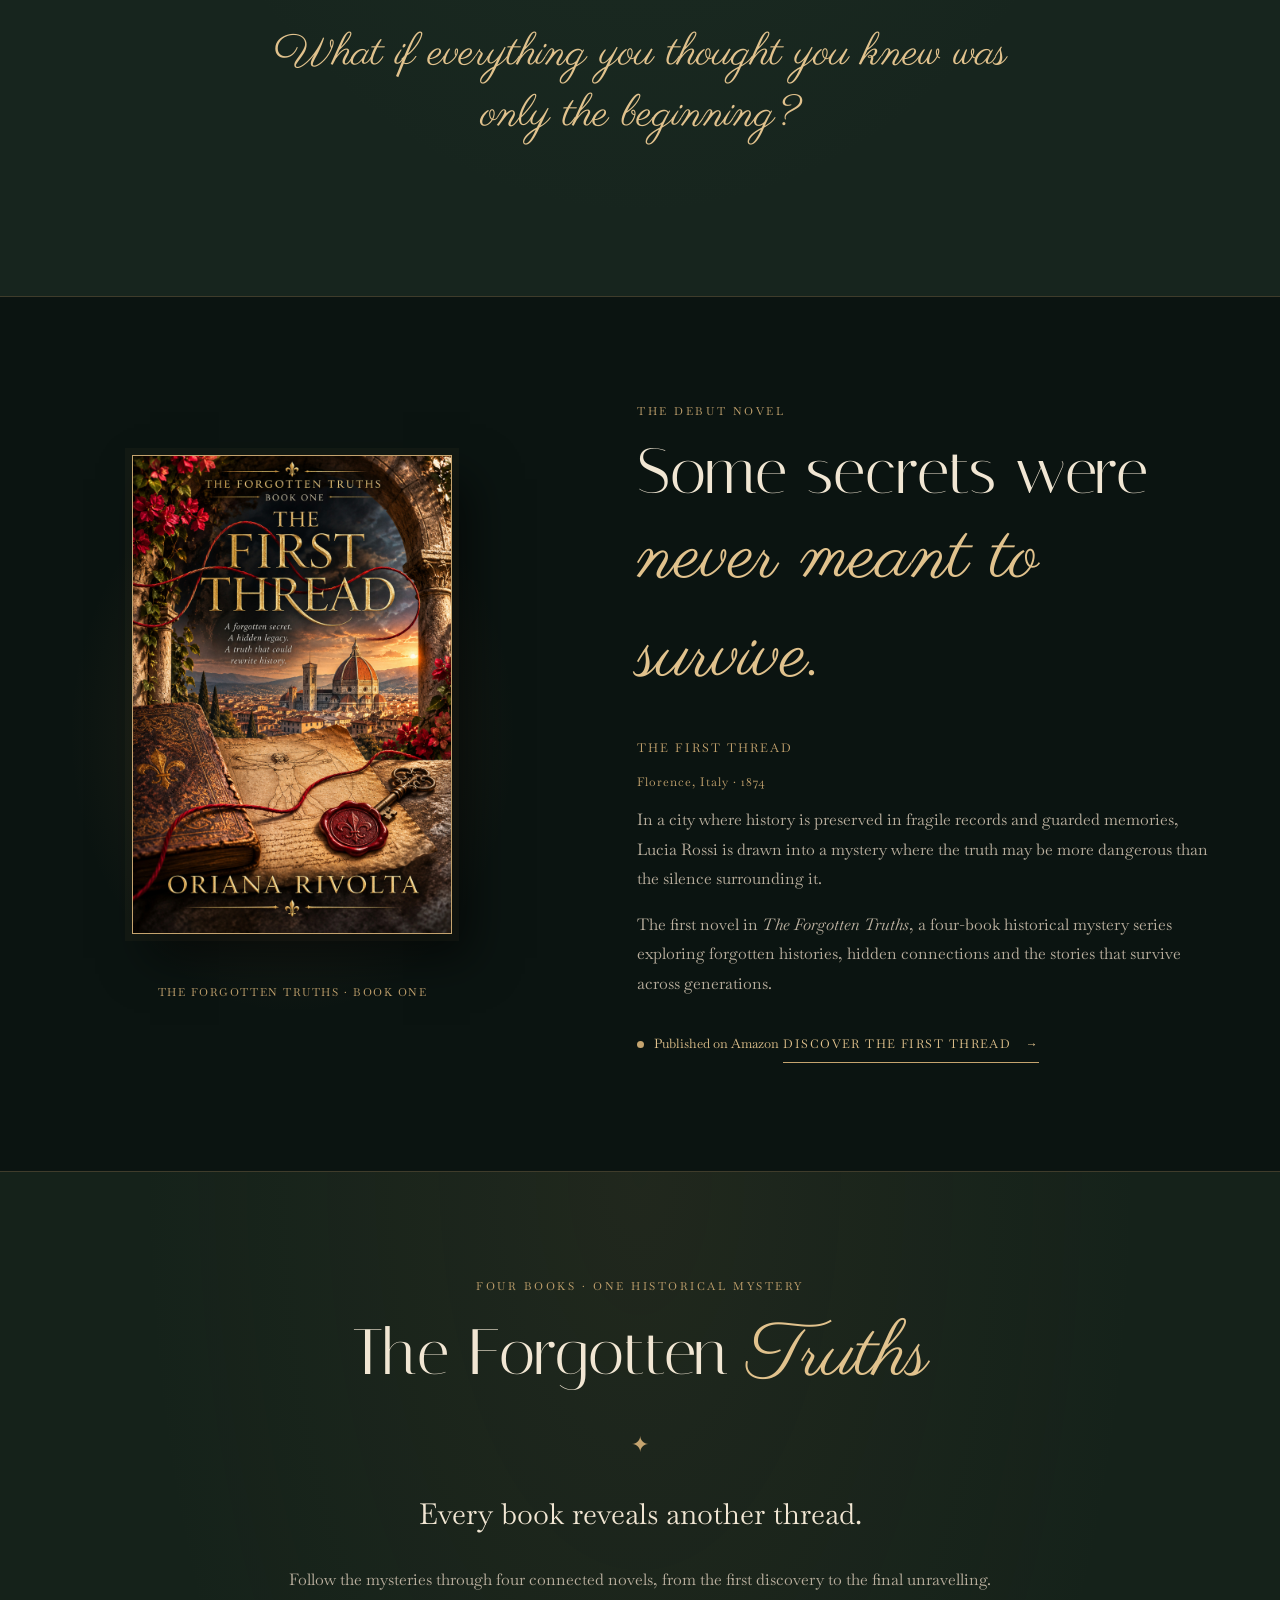
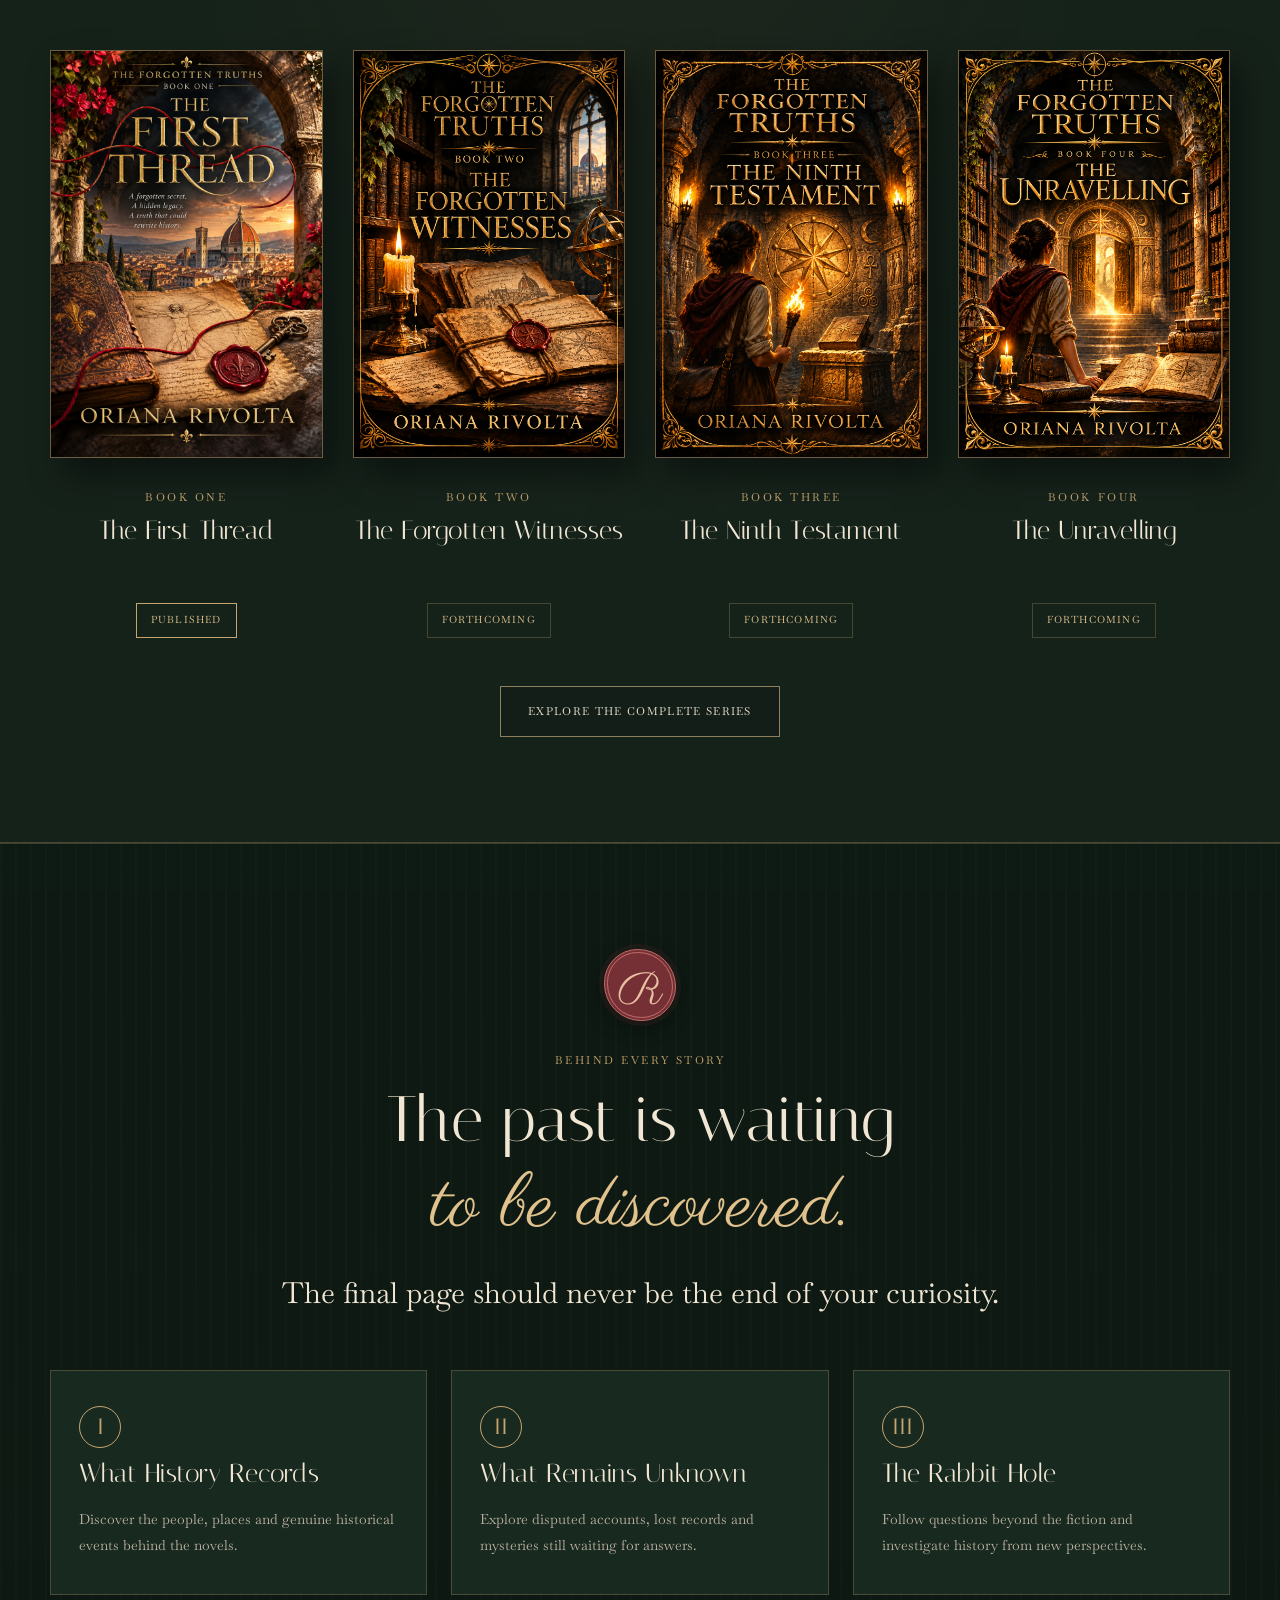
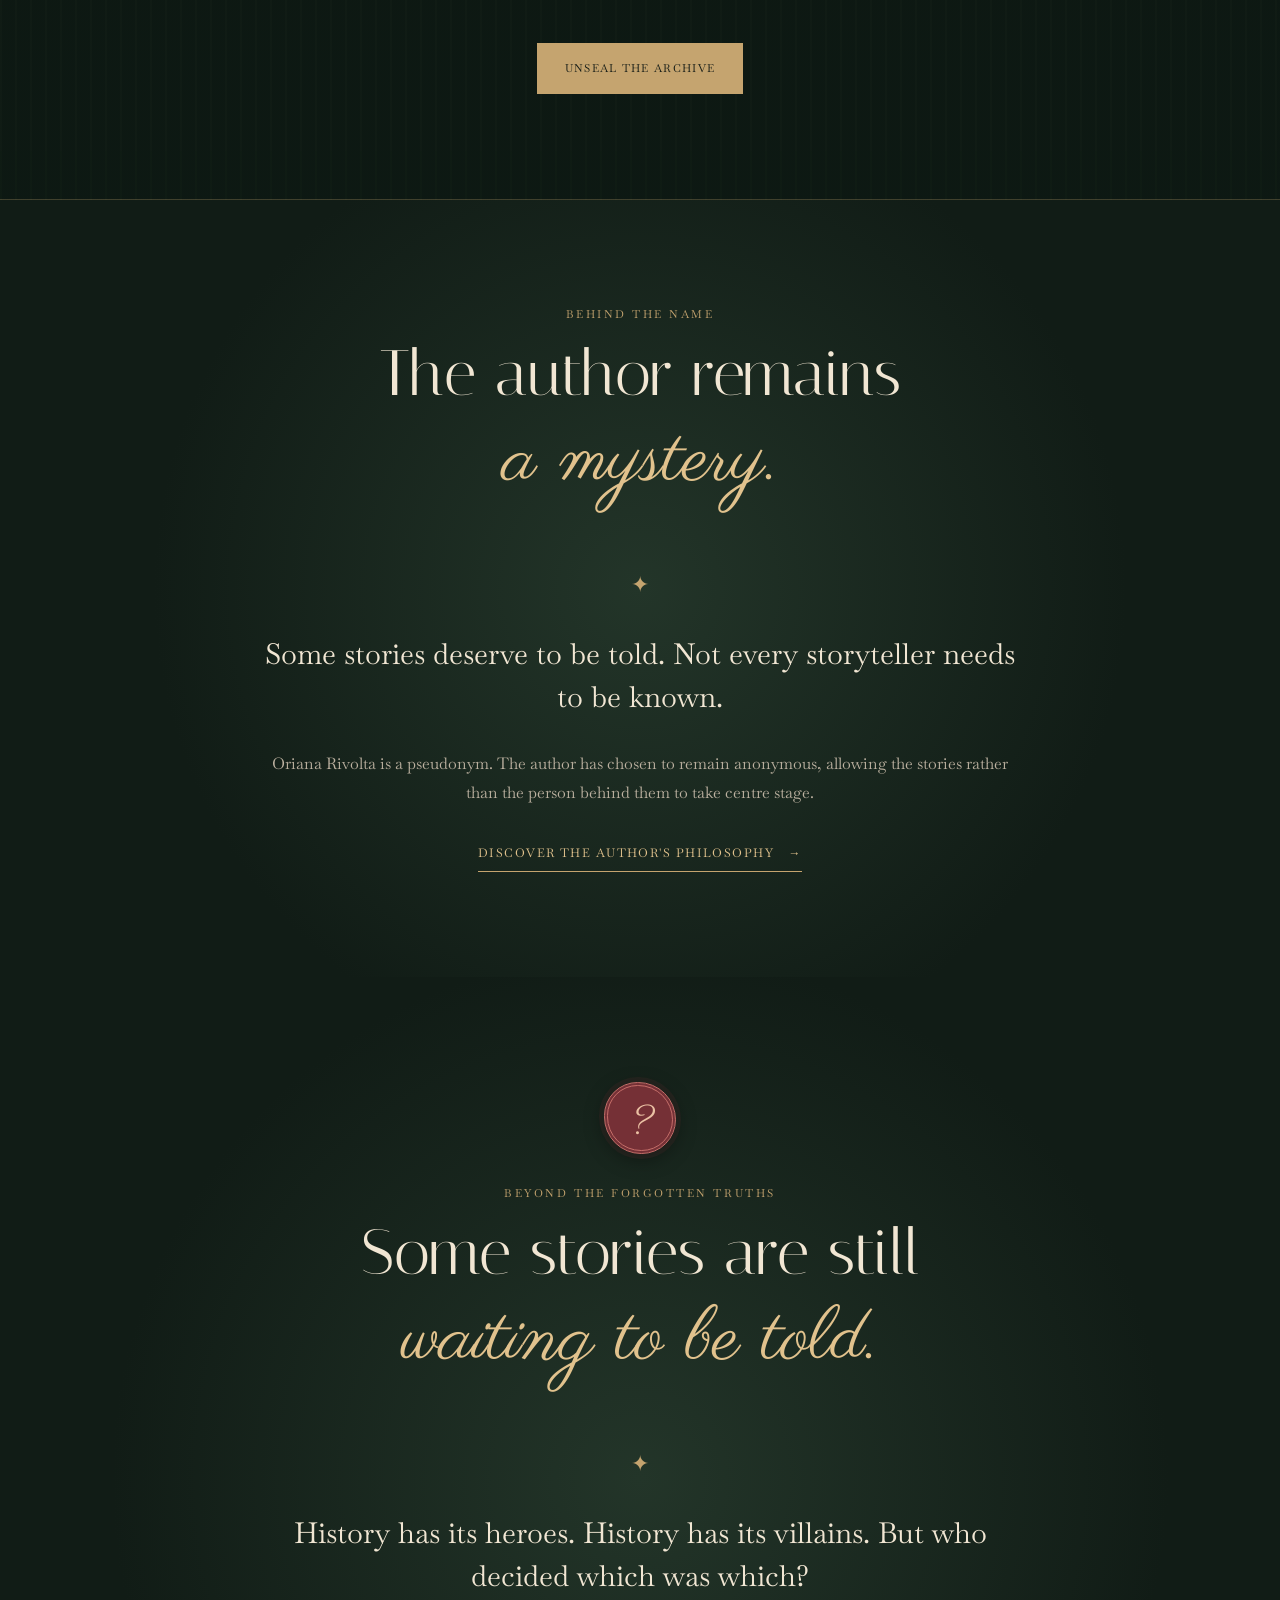
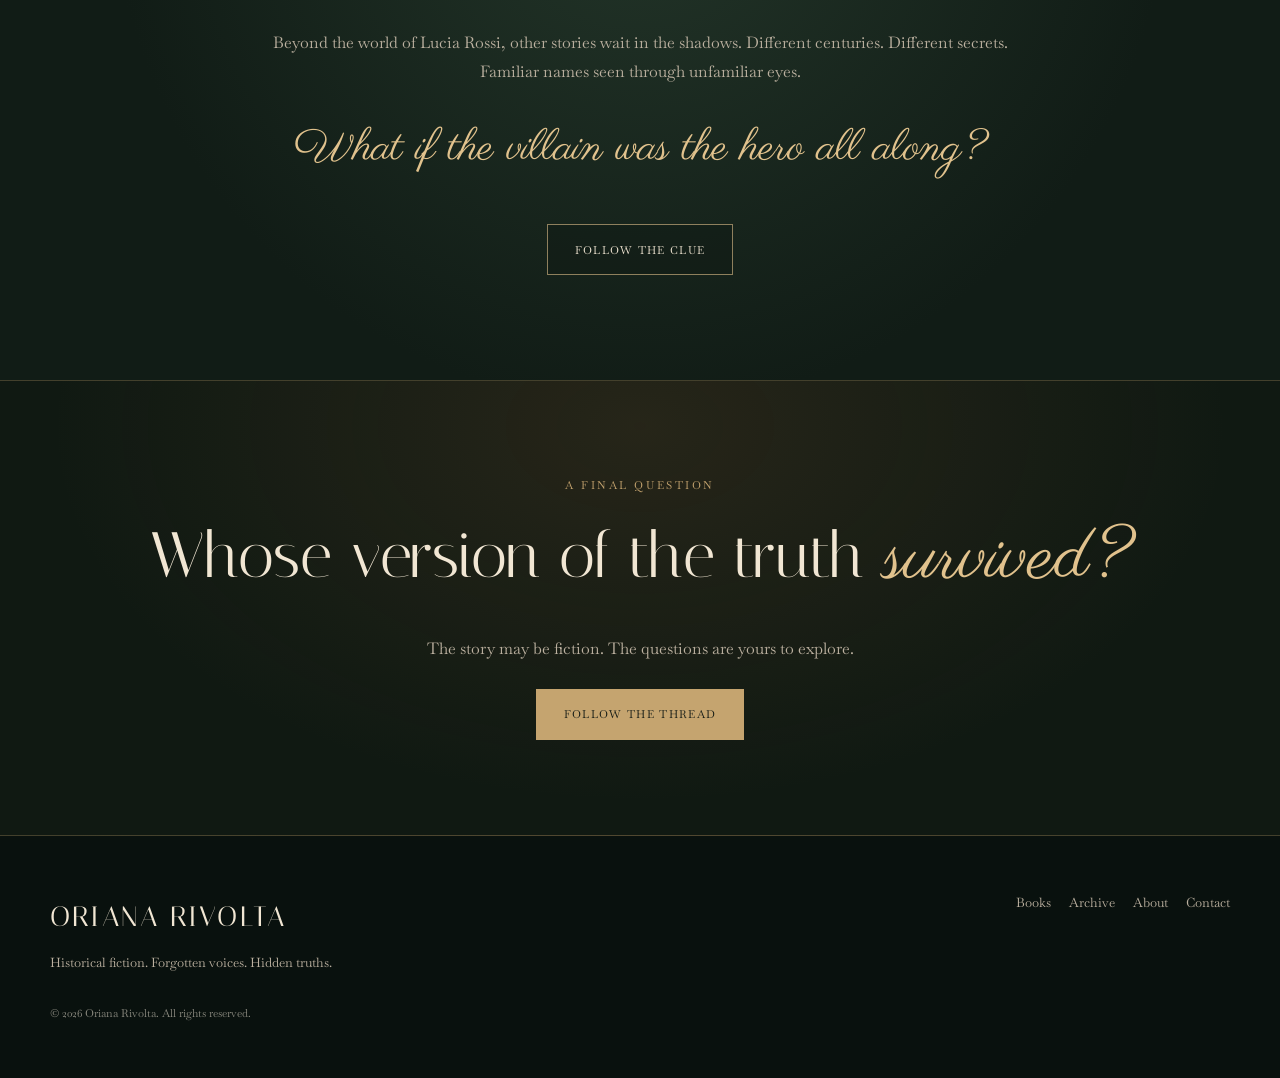
==== commit 22e1f3ca: "Update index.html" ====
--- a/index.html
+++ b/index.html
@@ -395,6 +395,57 @@
       </div>
     </section>
 
+
+<!-- WHISPERS OF FUTURE BOOKS -->
+<section class="section author-preview" id="future-stories">
+  <div class="shell narrow center">
+
+    <div class="wax-seal" aria-hidden="true">?</div>
+
+    <p class="eyebrow">
+      BEYOND THE FORGOTTEN TRUTHS
+    </p>
+
+    <h2>
+      Some stories are still
+      <em>waiting to be told.</em>
+    </h2>
+
+    <div class="ornament-divider">✦</div>
+
+    <p class="lead">
+      History has its heroes.
+      History has its villains.
+      But who decided which was which?
+    </p>
+
+    <p>
+      Beyond the world of Lucia Rossi,
+      other stories wait in the shadows.
+      Different centuries. Different secrets.
+      Familiar names seen through unfamiliar eyes.
+    </p>
+
+    <p class="intro-question">
+      What if the villain was the hero
+      all along?
+    </p>
+
+    <div class="button-row"
+         style="justify-content:center">
+
+      <a class="button button-outline"
+         href="rabbit-hole.html#file-003">
+        Follow the Clue
+      </a>
+
+    </div>
+
+  </div>
+</section>
+
+    
+    
     <!-- CLOSING -->
     <section class="closing-banner">
       <div class="shell center">
--- a/style.css
+++ b/style.css
@@ -1,38 +1,72 @@
 
-@import url('https://fonts.googleapis.com/css2?family=Cormorant+Garamond:ital,wght@0,400;0,500;0,600;0,700;1,400;1,500;1,600&family=Inter:wght@400;500;600;700&display=swap');
+/* ============================================
+   ORIANA RIVOLTA
+   THE MIDNIGHT LIBRARY
+
+   FONTS
+   Italiana    - Elegant display
+   Parisienne  - Romantic script
+   Baskervville - Reading text
+   ============================================ */
+
+@import url('https://fonts.googleapis.com/css2?family=Baskervville:ital@0;1&family=Italiana&family=Parisienne&display=swap');
 
 :root {
   --night: #101a17;
   --forest: #17251e;
   --forest-deep: #0b1411;
   --panel: #1c2c24;
+
   --parchment: #f1e6d3;
   --cream: #e1d5bf;
-  --muted: #b4ad9d;
+  --muted: #bcb1a0;
+
   --gold: #c5a46f;
   --gold-light: #e1c28d;
   --line: rgba(197, 164, 111, .28);
+
   --red: #a0444a;
-  --serif: "Cormorant Garamond", Georgia, serif;
-  --sans: "Inter", Arial, sans-serif;
-}
-
-* { box-sizing: border-box; }
-
-html { scroll-behavior: smooth; }
+
+  --display: "Italiana", Georgia, serif;
+  --script: "Parisienne", cursive;
+  --reading: "Baskervville", Georgia, serif;
+}
+
+/* ============================================
+   RESET AND GENERAL
+   ============================================ */
+
+* {
+  box-sizing: border-box;
+}
+
+html {
+  scroll-behavior: smooth;
+}
 
 body {
   margin: 0;
   background: var(--night);
   color: var(--cream);
-  font-family: var(--sans);
-  font-size: 15px;
+  font-family: var(--reading);
+  font-size: 16px;
   line-height: 1.85;
 }
 
-a { color: inherit; }
-
-button, a, summary { -webkit-tap-highlight-color: transparent; }
+img {
+  max-width: 100%;
+  height: auto;
+}
+
+a {
+  color: inherit;
+}
+
+button,
+a,
+summary {
+  -webkit-tap-highlight-color: transparent;
+}
 
 a:focus-visible,
 summary:focus-visible {
@@ -45,52 +79,96 @@
   color: var(--forest-deep);
 }
 
-.shell {
-  width: min(1180px, calc(100% - 48px));
-  margin-inline: auto;
-}
-
-.narrow { max-width: 760px; margin-inline: auto; }
-.center { text-align: center; }
-
-h1, h2, h3, p { margin-top: 0; }
-
-h1, h2, h3 {
-  font-family: var(--serif);
-  font-weight: 500;
-  line-height: 1.08;
+/* ============================================
+   TYPOGRAPHY
+   ============================================ */
+
+h1,
+h2,
+h3,
+p {
+  margin-top: 0;
+}
+
+h1,
+h2,
+h3 {
   color: var(--parchment);
-}
-
-h1 { font-size: clamp(58px, 8vw, 110px); }
-h2 { font-size: clamp(39px, 5vw, 66px); }
-h3 { font-size: 32px; }
-h1 em, h2 em, h3 em { color: var(--gold-light); font-weight: 400; }
-
-p { color: var(--muted); }
-
-strong { color: var(--parchment); }
+  font-weight: 400;
+  line-height: 1.2;
+}
+
+h1 {
+  font-family: var(--display);
+  font-size: clamp(52px, 7vw, 100px);
+  letter-spacing: .035em;
+}
+
+h2 {
+  font-family: var(--display);
+  font-size: clamp(40px, 5vw, 64px);
+}
+
+h3 {
+  font-family: var(--display);
+  font-size: 30px;
+}
+
+h2 em,
+h3 em,
+.page-hero h1 em {
+  display: inline-block;
+  font-family: var(--script);
+  font-style: normal;
+  font-weight: 400;
+  font-size: 1.18em;
+  line-height: 1.3;
+  letter-spacing: normal;
+  color: var(--gold-light);
+}
+
+p {
+  color: var(--muted);
+}
+
+strong {
+  color: var(--parchment);
+}
 
 .eyebrow {
+  font-family: var(--reading);
   color: var(--gold);
   font-size: 11px;
-  letter-spacing: .28em;
+  font-weight: 400;
+  letter-spacing: .23em;
   text-transform: uppercase;
-  font-weight: 600;
-  line-height: 1.7;
+  line-height: 1.8;
 }
 
 .lead {
-  font-family: var(--serif);
+  font-family: var(--reading);
   color: var(--parchment);
-  font-size: clamp(25px, 3vw, 32px);
-  line-height: 1.35;
+  font-size: clamp(21px, 2.5vw, 29px);
+  line-height: 1.5;
+}
+
+.intro-question {
+  margin-top: 32px;
+  font-family: var(--script);
+  font-size: clamp(30px, 4vw, 44px);
+  color: var(--gold-light);
+  line-height: 1.4;
 }
 
 .gold-rule {
   height: 1px;
   width: 120px;
-  background: linear-gradient(90deg, transparent, var(--gold), transparent);
+  background: linear-gradient(
+    90deg,
+    transparent,
+    var(--gold),
+    transparent
+  );
   margin: 26px 0;
 }
 
@@ -100,8 +178,26 @@
   margin: 18px 0 28px;
 }
 
+/* ============================================
+   PAGE LAYOUT
+   ============================================ */
+
+.shell {
+  width: min(1180px, calc(100% - 48px));
+  margin-inline: auto;
+}
+
+.narrow {
+  max-width: 760px;
+  margin-inline: auto;
+}
+
+.center {
+  text-align: center;
+}
+
 .section {
-  padding: 110px 0;
+  padding: 105px 0;
   position: relative;
 }
 
@@ -110,23 +206,31 @@
 }
 
 .section-heading h2,
-.series-heading h2 { margin-bottom: 15px; }
-
-.section-action { margin-top: 48px; }
+.series-heading h2 {
+  margin-bottom: 15px;
+}
+
+.section-action {
+  margin-top: 48px;
+}
 
 .skip-link {
   position: absolute;
   left: 16px;
   top: -100px;
+  z-index: 999;
   background: var(--parchment);
   color: var(--night);
   padding: 10px 20px;
-  z-index: 999;
-}
-
-.skip-link:focus { top: 12px; }
-
-/* HEADER */
+}
+
+.skip-link:focus {
+  top: 12px;
+}
+
+/* ============================================
+   HEADER
+   ============================================ */
 
 .site-header {
   position: relative;
@@ -159,8 +263,10 @@
   border: 1px solid var(--gold);
   border-radius: 50%;
   color: var(--gold-light);
-  font: 600 22px var(--serif);
-  box-shadow: inset 0 0 0 4px rgba(197,164,111,.08);
+  font-family: var(--display);
+  font-size: 22px;
+  box-shadow:
+    inset 0 0 0 4px rgba(197,164,111,.08);
 }
 
 .brand-name {
@@ -170,37 +276,46 @@
 }
 
 .brand-name strong {
-  font-family: var(--serif);
-  font-size: 22px;
-  letter-spacing: .09em;
-  font-weight: 600;
+  font-family: var(--display);
+  font-size: 23px;
+  letter-spacing: .075em;
+  font-weight: 400;
 }
 
 .brand-name small {
+  font-family: var(--reading);
   color: var(--gold);
   font-size: 9px;
-  letter-spacing: .23em;
+  letter-spacing: .22em;
 }
 
 .desktop-nav {
   display: flex;
   align-items: center;
-  gap: clamp(15px, 2.5vw, 35px);
+  gap: clamp(15px, 2.4vw, 32px);
 }
 
 .desktop-nav a {
+  font-family: var(--reading);
   text-decoration: none;
   font-size: 12px;
+  letter-spacing: .03em;
   color: var(--cream);
   transition: color .25s ease;
 }
 
 .desktop-nav a:hover,
-.desktop-nav a.active { color: var(--gold-light); }
-
-.mobile-nav { display: none; }
-
-/* BUTTONS */
+.desktop-nav a.active {
+  color: var(--gold-light);
+}
+
+.mobile-nav {
+  display: none;
+}
+
+/* ============================================
+   BUTTONS AND LINKS
+   ============================================ */
 
 .button-row {
   display: flex;
@@ -216,15 +331,23 @@
   align-items: center;
   min-height: 51px;
   padding: 14px 27px;
+  font-family: var(--reading);
   font-size: 11px;
-  letter-spacing: .14em;
+  letter-spacing: .12em;
+  font-weight: 400;
+  text-decoration: none;
   text-transform: uppercase;
-  font-weight: 600;
-  text-decoration: none;
-  transition: transform .25s, background .25s, color .25s, border-color .25s;
-}
-
-.button:hover { transform: translateY(-3px); }
+  text-align: center;
+  transition:
+    transform .25s,
+    background .25s,
+    color .25s,
+    border-color .25s;
+}
+
+.button:hover {
+  transform: translateY(-3px);
+}
 
 .button-gold {
   background: var(--gold);
@@ -232,7 +355,9 @@
   border: 1px solid var(--gold);
 }
 
-.button-gold:hover { background: var(--gold-light); }
+.button-gold:hover {
+  background: var(--gold-light);
+}
 
 .button-outline {
   background: rgba(8,17,13,.25);
@@ -251,9 +376,10 @@
   padding-bottom: 7px;
   color: var(--gold-light);
   text-decoration: none;
+  font-family: var(--reading);
   font-size: 12px;
   text-transform: uppercase;
-  letter-spacing: .15em;
+  letter-spacing: .12em;
   border-bottom: 1px solid var(--gold);
 }
 
@@ -263,9 +389,13 @@
   transition: transform .2s;
 }
 
-.text-link:hover span { transform: translateX(5px); }
-
-/* MIDNIGHT LIBRARY HERO */
+.text-link:hover span {
+  transform: translateX(5px);
+}
+
+/* ============================================
+   MIDNIGHT LIBRARY HERO
+   ============================================ */
 
 .hero {
   min-height: 740px;
@@ -284,20 +414,35 @@
   z-index: -2;
   overflow: hidden;
   background:
-    radial-gradient(ellipse at 75% 45%, rgba(180,126,60,.23), transparent 34%),
-    radial-gradient(ellipse at 45% 0%, rgba(67,97,69,.2), transparent 70%),
-    linear-gradient(105deg, #08110e 15%, #17281e 60%, #0a100d);
+    radial-gradient(
+      ellipse at 75% 45%,
+      rgba(180,126,60,.23),
+      transparent 34%
+    ),
+    radial-gradient(
+      ellipse at 45% 0%,
+      rgba(67,97,69,.2),
+      transparent 70%
+    ),
+    linear-gradient(
+      105deg,
+      #08110e 15%,
+      #17281e 60%,
+      #0a100d
+    );
 }
 
 .hero-scene::after {
   content: "";
   position: absolute;
   inset: 0;
-  background: linear-gradient(90deg,
+  background: linear-gradient(
+    90deg,
     rgba(7,13,10,.83) 0%,
     rgba(8,15,11,.57) 43%,
     rgba(7,12,10,.22) 75%,
-    rgba(7,12,10,.35));
+    rgba(7,12,10,.35)
+  );
 }
 
 .library-shelves {
@@ -307,23 +452,32 @@
   width: 29%;
   opacity: .7;
   background:
-    repeating-linear-gradient(to bottom,
+    repeating-linear-gradient(
+      to bottom,
       transparent 0,
       transparent 139px,
       #6b4a2a 140px,
       #22170f 148px,
-      transparent 152px),
-    repeating-linear-gradient(to right,
+      transparent 152px
+    ),
+    repeating-linear-gradient(
+      to right,
       #281e16 0 13px,
       #503c2b 14px 18px,
       #161c15 19px 23px,
       #6f5131 24px 29px,
-      #191a13 30px 39px);
+      #191a13 30px 39px
+    );
   box-shadow: inset 0 0 60px 25px #0a110d;
 }
 
-.shelves-left { left: 0; }
-.shelves-right { right: 0; }
+.shelves-left {
+  left: 0;
+}
+
+.shelves-right {
+  right: 0;
+}
 
 .window-arch {
   position: absolute;
@@ -335,8 +489,17 @@
   border-bottom-width: 22px;
   border-radius: 190px 190px 4px 4px;
   background:
-    radial-gradient(ellipse at 55% 25%, rgba(255,227,168,.2), transparent 30%),
-    linear-gradient(180deg, #243a39 0%, #35413b 55%, #9a7150 100%);
+    radial-gradient(
+      ellipse at 55% 25%,
+      rgba(255,227,168,.2),
+      transparent 30%
+    ),
+    linear-gradient(
+      180deg,
+      #243a39 0%,
+      #35413b 55%,
+      #9a7150 100%
+    );
   box-shadow:
     0 0 0 5px #241d16,
     inset 0 0 45px #0a1414,
@@ -374,7 +537,8 @@
   top: 19%;
   border-radius: 50%;
   background: #e6cd9a;
-  box-shadow: 0 0 50px rgba(235,200,128,.65);
+  box-shadow:
+    0 0 50px rgba(235,200,128,.65);
 }
 
 .city-silhouette {
@@ -385,12 +549,15 @@
   height: 45%;
   background: #172320;
   clip-path: polygon(
-    0 70%, 11% 69%, 11% 42%, 15% 42%, 15% 18%,
-    20% 0%, 25% 18%, 25% 46%, 31% 46%,
-    31% 72%, 45% 72%, 45% 37%, 53% 28%,
-    61% 37%, 61% 70%, 73% 70%, 73% 43%,
-    80% 43%, 80% 60%, 89% 60%, 89% 41%,
-    96% 41%, 96% 69%, 100% 69%, 100% 100%, 0 100%
+    0 70%, 11% 69%, 11% 42%,
+    15% 42%, 15% 18%, 20% 0%,
+    25% 18%, 25% 46%, 31% 46%,
+    31% 72%, 45% 72%, 45% 37%,
+    53% 28%, 61% 37%, 61% 70%,
+    73% 70%, 73% 43%, 80% 43%,
+    80% 60%, 89% 60%, 89% 41%,
+    96% 41%, 96% 69%,
+    100% 69%, 100% 100%, 0 100%
   );
 }
 
@@ -399,8 +566,14 @@
   bottom: 11%;
   width: 11px;
   height: 80px;
-  background: linear-gradient(90deg, #a78a5a, #f4e6c3, #997649);
-  box-shadow: 0 0 35px 15px rgba(224,161,73,.3);
+  background: linear-gradient(
+    90deg,
+    #a78a5a,
+    #f4e6c3,
+    #997649
+  );
+  box-shadow:
+    0 0 35px 15px rgba(224,161,73,.3);
 }
 
 .scene-candle::before {
@@ -412,17 +585,33 @@
   height: 24px;
   border-radius: 50% 50% 45% 45%;
   background: #ffcf76;
-  box-shadow: 0 0 25px 12px rgba(255,179,61,.45);
+  box-shadow:
+    0 0 25px 12px rgba(255,179,61,.45);
   animation: flicker 3s ease-in-out infinite alternate;
 }
 
-.candle-one { right: 10%; }
-.candle-two { right: 47%; bottom: 9%; height: 55px; }
+.candle-one {
+  right: 10%;
+}
+
+.candle-two {
+  right: 47%;
+  bottom: 9%;
+  height: 55px;
+}
 
 @keyframes flicker {
-  from { opacity: .7; transform: rotate(-6deg) scale(.95); }
-  to { opacity: 1; transform: rotate(6deg) scale(1.1); }
-}
+  from {
+    opacity: .7;
+    transform: rotate(-6deg) scale(.95);
+  }
+  to {
+    opacity: 1;
+    transform: rotate(6deg) scale(1.1);
+  }
+}
+
+/* RED THREAD */
 
 .thread-decoration {
   position: absolute;
@@ -438,8 +627,11 @@
   fill: none;
   stroke: var(--red);
   stroke-width: 2;
-  filter: drop-shadow(0 0 7px rgba(160,68,74,.7));
-}
+  filter:
+    drop-shadow(0 0 7px rgba(160,68,74,.7));
+}
+
+/* HERO TEXT */
 
 .hero-content {
   position: relative;
@@ -451,26 +643,34 @@
 .hero-content h1 {
   max-width: 750px;
   margin-bottom: 5px;
-  font-weight: 500;
-  letter-spacing: .045em;
-  text-shadow: 0 4px 25px rgba(0,0,0,.6);
+  font-family: var(--display);
+  font-size: clamp(55px, 8vw, 105px);
+  font-weight: 400;
+  letter-spacing: .065em;
+  text-shadow:
+    0 4px 25px rgba(0,0,0,.6);
 }
 
 .hero-content h1 em {
   display: block;
-  letter-spacing: .075em;
+  font-family: var(--display);
+  font-style: normal;
+  color: var(--gold-light);
+  letter-spacing: .065em;
 }
 
 .hero-tagline {
-  font: italic clamp(25px, 3vw, 38px)/1.25 var(--serif);
+  font-family: var(--script);
+  font-size: clamp(30px, 3.7vw, 47px);
+  line-height: 1.25;
   color: var(--parchment);
-  max-width: 600px;
+  max-width: 680px;
 }
 
 .hero-description {
   max-width: 500px;
   color: #ddd0b9;
-  font-size: 14px;
+  font-size: 15px;
 }
 
 .hero-bottom {
@@ -483,21 +683,35 @@
   align-items: center;
   justify-content: space-between;
   color: var(--gold);
-  font-size: 9px;
-  letter-spacing: .2em;
-}
-
-.hero-ornament { font-size: 20px; }
-
-/* INTRO & FEATURED BOOK */
+  font-size: 10px;
+  letter-spacing: .14em;
+}
+
+.hero-ornament {
+  font-size: 20px;
+}
+
+/* ============================================
+   INTRODUCTION
+   ============================================ */
 
 .intro-section {
   background:
-    radial-gradient(ellipse at 50% 0%, rgba(63,98,66,.2), transparent 65%),
+    radial-gradient(
+      ellipse at 50% 0%,
+      rgba(63,98,66,.2),
+      transparent 65%
+    ),
     var(--forest);
 }
 
-.intro-section h2 { margin-bottom: 30px; }
+.intro-section h2 {
+  margin-bottom: 30px;
+}
+
+/* ============================================
+   FEATURED BOOK
+   ============================================ */
 
 .feature-section {
   background: var(--forest-deep);
@@ -514,108 +728,221 @@
 .feature-art {
   position: relative;
   padding: 25px 20px;
-  background: radial-gradient(ellipse, rgba(169,122,68,.18), transparent 65%);
-}
-
-.book-cover {
-  width: min(100%, 315px);
+  text-align: center;
+  background:
+    radial-gradient(
+      ellipse,
+      rgba(169,122,68,.18),
+      transparent 65%
+    );
+}
+
+.featured-cover-link {
+  display: inline-block;
+  text-decoration: none;
+}
+
+.featured-book-cover {
+  width: 100%;
+  max-width: 320px;
+  height: auto;
+  display: block;
+  margin-inline: auto;
+
+  border: 1px solid var(--gold);
+
+  box-shadow:
+    0 0 0 7px rgba(197,164,111,.04),
+    18px 24px 45px rgba(0,0,0,.55);
+
+  transition:
+    transform .35s ease,
+    box-shadow .35s ease;
+}
+
+.featured-cover-link:hover .featured-book-cover {
+  transform: translateY(-7px);
+  box-shadow:
+    0 0 0 7px rgba(197,164,111,.07),
+    22px 30px 55px rgba(0,0,0,.65);
+}
+
+.art-caption {
+  font-family: var(--reading);
+  color: var(--gold);
+  text-align: center;
+  letter-spacing: .14em;
+  font-size: 11px;
+  margin-top: 38px;
+}
+
+.feature-copy h2 {
+  margin: 12px 0 30px;
+}
+
+.feature-copy p {
+  max-width: 580px;
+}
+
+.feature-subtitle {
+  color: var(--gold) !important;
+  letter-spacing: .17em;
+  font-size: 12px;
+}
+
+.book-meta {
+  color: var(--gold);
+  font-size: 12px;
+  letter-spacing: .08em;
+}
+
+.book-availability {
+  display: inline-flex;
+  align-items: center;
+  gap: 10px;
+  color: var(--gold-light);
+  font-size: 13px;
+  padding: 10px 0;
+}
+
+.availability-dot {
+  width: 7px;
+  height: 7px;
+  border-radius: 50%;
+  background: var(--gold);
+}
+
+/* ============================================
+   ALL FOUR BOOK COVERS
+   ============================================ */
+
+.series-showcase {
+  background:
+    radial-gradient(
+      ellipse at 50% 0%,
+      rgba(113,79,51,.12),
+      transparent 55%
+    ),
+    #15221a;
+  border-bottom: 1px solid var(--line);
+}
+
+.series-cover-grid {
+  display: grid;
+  grid-template-columns: repeat(4, minmax(0,1fr));
+  gap: 30px;
+  align-items: start;
+}
+
+.series-cover-card {
+  min-width: 0;
+  text-align: center;
+}
+
+.cover-link {
+  display: block;
+  overflow: hidden;
+  border: 1px solid rgba(197,164,111,.5);
+  background: #101913;
+  box-shadow:
+    12px 17px 32px rgba(0,0,0,.45);
+
+  transition:
+    transform .35s ease,
+    box-shadow .35s ease;
+}
+
+.cover-link:hover {
+  transform: translateY(-8px);
+  box-shadow:
+    14px 23px 42px rgba(0,0,0,.6);
+}
+
+.cover-link img {
+  display: block;
+  width: 100%;
   aspect-ratio: 2 / 3;
-  padding: 30px 24px;
-  display: flex;
-  flex-direction: column;
-  justify-content: space-between;
-  align-items: center;
-  text-align: center;
-  color: var(--gold-light);
-  background:
-    radial-gradient(ellipse at 50% 60%, rgba(89,65,39,.24), transparent 55%),
-    repeating-linear-gradient(45deg, transparent 0 12px, rgba(255,255,255,.012) 12px 13px),
-    #18291f;
-  border: 1px solid #9f8153;
-  border-left: 12px solid #0c1712;
-  outline: 1px solid rgba(197,164,111,.28);
-  outline-offset: 5px;
-  box-shadow: 20px 25px 45px rgba(0,0,0,.45), inset 0 0 0 8px #18291f, inset 0 0 0 9px rgba(197,164,111,.35);
-  margin-inline: auto;
-  transform: rotate(-3deg);
-}
-
-.cover-top, .cover-bottom {
-  font-size: 10px;
-  letter-spacing: .16em;
-}
-
-.cover-middle {
-  display: flex;
-  flex-direction: column;
-  align-items: center;
-  gap: 26px;
-}
-
-.cover-symbol {
-  font-size: 44px;
-  color: var(--gold);
-}
-
-.cover-middle strong {
-  font: 500 44px/1 var(--serif);
-  color: var(--parchment);
-  letter-spacing: .035em;
-}
-
-.cover-red-line {
-  width: 115px;
-  height: 2px;
-  background: var(--red);
-  transform: rotate(-18deg);
-  box-shadow: 0 0 12px var(--red);
-}
-
-.art-caption {
-  text-align: center;
-  font-size: 11px;
-  margin-top: 37px;
-}
-
-.feature-copy h2 { margin: 12px 0 30px; }
-.feature-copy p { max-width: 580px; }
-.feature-subtitle { color: var(--gold) !important; letter-spacing: .18em; font-size: 12px; }
-
-/* ARCHIVE CARDS */
+  object-fit: contain;
+}
+
+.series-cover-card .eyebrow {
+  margin-top: 30px;
+  margin-bottom: 8px;
+}
+
+.series-cover-card h3 {
+  font-family: var(--display);
+  font-size: 26px;
+  min-height: 62px;
+  margin-bottom: 14px;
+}
+
+/* ============================================
+   ARCHIVE CARDS
+   ============================================ */
 
 .archive-preview {
   background:
-    linear-gradient(rgba(13,24,18,.9), rgba(13,24,18,.94)),
-    repeating-linear-gradient(90deg, #38503b 0 2px, #16241b 2px 15px);
+    linear-gradient(
+      rgba(13,24,18,.9),
+      rgba(13,24,18,.94)
+    ),
+    repeating-linear-gradient(
+      90deg,
+      #38503b 0 2px,
+      #16241b 2px 15px
+    );
+
   border-block: 1px solid var(--line);
 }
 
-.three-grid, .four-grid, .book-grid {
+.three-grid,
+.four-grid,
+.book-grid {
   display: grid;
   gap: 24px;
 }
 
-.three-grid { grid-template-columns: repeat(3, minmax(0, 1fr)); }
-.four-grid { grid-template-columns: repeat(4, minmax(0, 1fr)); }
-
-.info-card, .question-card, .book-tile, .contact-card {
+.three-grid {
+  grid-template-columns: repeat(3, minmax(0,1fr));
+}
+
+.four-grid {
+  grid-template-columns: repeat(4, minmax(0,1fr));
+}
+
+.info-card,
+.question-card,
+.book-tile,
+.contact-card {
   background: rgba(26,44,35,.85);
   border: 1px solid var(--line);
   padding: 35px 28px;
-  transition: border-color .3s, transform .3s;
-}
-
-.info-card:hover, .question-card:hover, .book-tile:hover {
+
+  transition:
+    border-color .3s,
+    transform .3s;
+}
+
+.info-card:hover,
+.question-card:hover,
+.book-tile:hover {
   border-color: var(--gold);
   transform: translateY(-5px);
 }
 
-.info-card h3, .question-card h3 {
-  font-size: 29px;
+.info-card h3,
+.question-card h3 {
+  font-family: var(--display);
+  font-size: 26px;
   margin: 10px 0 18px;
 }
 
-.info-card p, .question-card p { font-size: 13px; margin-bottom: 0; }
+.info-card p,
+.question-card p {
+  font-size: 14px;
+  margin-bottom: 0;
+}
 
 .card-icon {
   display: grid;
@@ -625,71 +952,114 @@
   border: 1px solid var(--gold);
   border-radius: 50%;
   color: var(--gold);
-  font: 24px var(--serif);
+  font-family: var(--display);
+  font-size: 22px;
 }
 
 .question-number {
   color: var(--gold);
-  font: 34px var(--serif);
-}
+  font-family: var(--display);
+  font-size: 34px;
+}
+
+/* ============================================
+   AUTHOR PREVIEW
+   ============================================ */
 
 .author-preview {
-  background: radial-gradient(circle at center, #233529, #111c16 65%);
+  background:
+    radial-gradient(
+      circle at center,
+      #233529,
+      #111c16 65%
+    );
 }
 
 .wax-seal {
   display: grid;
   place-items: center;
+
   width: 72px;
   height: 72px;
   margin: 0 auto 30px;
+
   border: 4px double #c56e69;
   border-radius: 47% 53% 48% 52%;
+
   background: #753036;
-  box-shadow: 0 0 0 5px rgba(117,48,54,.15), 0 5px 20px rgba(0,0,0,.4);
+
+  box-shadow:
+    0 0 0 5px rgba(117,48,54,.15),
+    0 5px 20px rgba(0,0,0,.4);
+
   color: #ebc1a4;
-  font: 600 40px var(--serif);
-}
-
-/* INNER PAGE HEADERS */
+  font-family: var(--script);
+  font-size: 42px;
+}
+
+/* ============================================
+   INNER PAGE HEADERS
+   ============================================ */
 
 .page-hero {
   padding: 115px 0 100px;
+
   background:
-    radial-gradient(ellipse at 50% 0%, rgba(102,98,64,.22), transparent 67%),
-    linear-gradient(125deg, #17271e, #0d1612 75%);
+    radial-gradient(
+      ellipse at 50% 0%,
+      rgba(102,98,64,.22),
+      transparent 67%
+    ),
+    linear-gradient(
+      125deg,
+      #17271e,
+      #0d1612 75%
+    );
+
   border-bottom: 1px solid var(--line);
 }
 
 .page-hero h1 {
-  font-size: clamp(55px, 7vw, 94px);
+  font-size: clamp(50px, 7vw, 88px);
   margin: 15px 0;
 }
 
 .page-hero-archive {
   background:
-    radial-gradient(ellipse at 50% 20%, rgba(113,55,48,.2), transparent 60%),
+    radial-gradient(
+      ellipse at 50% 20%,
+      rgba(113,55,48,.2),
+      transparent 60%
+    ),
     linear-gradient(125deg, #17271e, #0d1612);
 }
 
-/* BOOK CATALOGUE */
-
-.series-heading { margin-bottom: 65px; }
+/* ============================================
+   BOOKS PAGE
+   ============================================ */
+
+.books-introduction {
+  background: var(--forest);
+}
+
+.series-heading {
+  margin-bottom: 65px;
+}
 
 .book-feature {
   display: grid;
   grid-template-columns: .8fr 1.2fr;
   gap: clamp(40px, 8vw, 100px);
   align-items: center;
-  padding: 55px;
-  background: #192a21;
-  border: 1px solid var(--line);
-}
-
-.book-feature .book-cover { width: min(100%, 260px); }
-.book-feature h2 { margin-bottom: 20px; }
-
-.book-meta { color: var(--gold); font-size: 12px; letter-spacing: .1em; }
+}
+
+.book-feature .featured-book-cover {
+  max-width: 320px;
+}
+
+.book-feature h2 {
+  margin-bottom: 20px;
+}
 
 .purchase-panel {
   margin-top: 32px;
@@ -697,8 +1067,13 @@
   padding-top: 22px;
 }
 
-.purchase-panel h3 { font-size: 29px; }
-.purchase-panel p { font-size: 13px; }
+.purchase-panel h3 {
+  font-size: 29px;
+}
+
+.purchase-panel p {
+  font-size: 14px;
+}
 
 .format-options {
   display: flex;
@@ -715,69 +1090,94 @@
   font-size: 11px;
 }
 
-.book-grid { grid-template-columns: repeat(3, minmax(0, 1fr)); }
-.book-tile { text-align: center; }
-
-.mini-book {
-  max-width: 205px;
+.book-grid {
+  grid-template-columns: repeat(3, minmax(0,1fr));
+}
+
+.book-tile {
+  text-align: center;
+}
+
+.catalogue-cover {
+  display: block;
+  width: 100%;
+  max-width: 260px;
   aspect-ratio: 2 / 3;
-  margin: 0 auto 30px;
-  padding: 20px;
-  background: linear-gradient(145deg, #27382b, #102019);
-  border-left: 9px solid #0b130f;
-  outline: 1px solid var(--gold);
-  box-shadow: 12px 17px 24px rgba(0,0,0,.3);
-  display: flex;
-  flex-direction: column;
-  align-items: center;
-  justify-content: space-between;
-  color: var(--gold);
-}
-
-.mini-book span, .mini-book small { font-size: 9px; letter-spacing: .12em; }
-
-.mini-book strong {
-  font: 500 30px/1.05 var(--serif);
-  color: var(--parchment);
-}
-
-.book-tile h3 { font-size: 30px; }
-.book-tile p:not(.eyebrow) { font-size: 13px; }
+  object-fit: contain;
+  margin: 0 auto 32px;
+  border: 1px solid var(--gold);
+
+  box-shadow:
+    12px 18px 30px rgba(0,0,0,.45);
+}
+
+.book-tile h3 {
+  font-family: var(--display);
+  font-size: 28px;
+}
+
+.book-tile p:not(.eyebrow) {
+  font-size: 14px;
+}
 
 .status-label {
   display: inline-block;
   padding: 7px 14px;
   margin-top: 12px;
+
   border: 1px solid var(--line);
   color: var(--gold-light);
+
   text-transform: uppercase;
-  letter-spacing: .1em;
+  letter-spacing: .12em;
   font-size: 10px;
 }
 
-/* ARCHIVE DOSSIERS */
+.status-published {
+  border-color: var(--gold);
+  color: var(--gold-light);
+}
+
+/* ============================================
+   ARCHIVE DOSSIERS
+   ============================================ */
 
 .archive-document {
   position: relative;
   display: flex;
   align-items: center;
   gap: 45px;
+
   max-width: 900px;
   margin: auto;
   padding: 45px;
+
   background:
-    repeating-linear-gradient(0deg, transparent 0 31px, rgba(80,63,39,.045) 32px),
+    repeating-linear-gradient(
+      0deg,
+      transparent 0 31px,
+      rgba(80,63,39,.045) 32px
+    ),
     #e6dbc3;
+
   border: 1px solid #ac8f62;
-  box-shadow: 18px 25px 50px rgba(0,0,0,.3);
+  box-shadow:
+    18px 25px 50px rgba(0,0,0,.3);
 }
 
 .archive-document h3,
-.archive-document p { color: #4b4032; }
-
-.archive-document h3 { font-size: 48px; margin-bottom: 10px; }
-
-.archive-document .eyebrow { color: #855537; }
+.archive-document p {
+  color: #4b4032;
+}
+
+.archive-document h3 {
+  font-size: 48px;
+  margin-bottom: 10px;
+}
+
+.archive-document .eyebrow {
+  color: #855537;
+}
 
 .archive-document .status-label {
   color: #714930;
@@ -788,19 +1188,28 @@
   display: grid;
   place-items: center;
   flex-shrink: 0;
+
   width: 125px;
   height: 125px;
+
   border: 5px double #8c3b40;
   border-radius: 50%;
+
   color: #8c3b40;
-  font: 70px var(--serif);
+  font-family: var(--display);
+  font-size: 65px;
+
   transform: rotate(-13deg);
   opacity: .8;
 }
 
-.document-subtitle { font-style: italic; }
-
-/* ABOUT */
+.document-subtitle {
+  font-style: italic;
+}
+
+/* ============================================
+   ABOUT PAGE
+   ============================================ */
 
 .about-layout {
   display: grid;
@@ -813,36 +1222,59 @@
   padding: 80px 30px;
   border: 1px solid var(--line);
   text-align: center;
-  background: radial-gradient(circle, #26382d, #121e18);
+
+  background:
+    radial-gradient(circle, #26382d, #121e18);
 }
 
 .large-monogram {
   display: grid;
   place-items: center;
+
   width: 190px;
   height: 190px;
   margin: 0 auto 30px;
+
   border: 2px solid var(--gold);
   border-radius: 50%;
+
   color: var(--gold-light);
-  font: 100px var(--serif);
-}
-
-.about-emblem p { letter-spacing: .16em; color: var(--gold); font-size: 10px; }
-.about-emblem .gold-rule { margin: 28px auto; }
-
-.about-writing p { margin-bottom: 22px; }
-.about-writing h2 { margin-bottom: 35px; }
+  font-family: var(--display);
+  font-size: 90px;
+}
+
+.about-emblem p {
+  letter-spacing: .16em;
+  color: var(--gold);
+  font-size: 10px;
+}
+
+.about-emblem .gold-rule {
+  margin: 28px auto;
+}
+
+.about-writing p {
+  margin-bottom: 22px;
+}
+
+.about-writing h2 {
+  margin-bottom: 35px;
+}
 
 .literary-quote {
   margin: 35px 0;
   padding: 10px 0 10px 30px;
   border-left: 2px solid var(--gold);
-  font: italic 31px/1.3 var(--serif);
+
+  font-family: var(--script);
+  font-size: 38px;
+  line-height: 1.4;
   color: var(--gold-light);
 }
 
-/* CONTACT */
+/* ============================================
+   CONTACT PAGE
+   ============================================ */
 
 .contact-grid {
   display: grid;
@@ -850,33 +1282,54 @@
   gap: 30px;
 }
 
-.contact-card { padding: 50px; }
-.contact-card h2 { margin-bottom: 25px; }
+.contact-card {
+  padding: 50px;
+}
+
+.contact-card h2 {
+  margin-bottom: 25px;
+}
 
 .contact-placeholder {
   margin-top: 30px;
   padding: 15px 20px;
   border: 1px solid var(--line);
   color: var(--gold-light);
-  font-size: 12px;
+  font-size: 13px;
   letter-spacing: .07em;
 }
 
-/* FINAL BANNER */
+/* ============================================
+   CLOSING BANNER
+   ============================================ */
 
 .closing-banner {
   padding: 95px 0;
+
   background:
-    radial-gradient(ellipse at 50% 10%, rgba(141,92,55,.18), transparent 65%),
+    radial-gradient(
+      ellipse at 50% 10%,
+      rgba(141,92,55,.18),
+      transparent 65%
+    ),
     #101912;
+
   border-top: 1px solid var(--line);
   border-bottom: 1px solid var(--line);
 }
 
-.closing-banner h2 { margin: 15px auto 25px; }
-.closing-banner p:not(.eyebrow) { max-width: 670px; margin: 0 auto 25px; }
-
-/* FOOTER */
+.closing-banner h2 {
+  margin: 15px auto 25px;
+}
+
+.closing-banner p:not(.eyebrow) {
+  max-width: 670px;
+  margin: 0 auto 25px;
+}
+
+/* ============================================
+   FOOTER
+   ============================================ */
 
 .site-footer {
   padding: 55px 0;
@@ -891,13 +1344,15 @@
 }
 
 .footer-inner strong {
-  font: 600 26px var(--serif);
+  font-family: var(--display);
+  font-size: 28px;
   letter-spacing: .08em;
+  font-weight: 400;
 }
 
 .footer-inner p {
   margin: 8px 0;
-  font-size: 12px;
+  font-size: 13px;
 }
 
 .footer-inner nav {
@@ -909,23 +1364,34 @@
 
 .footer-inner nav a {
   text-decoration: none;
-  font-size: 12px;
+  font-size: 13px;
   color: var(--muted);
 }
 
-.footer-inner nav a:hover { color: var(--gold); }
+.footer-inner nav a:hover {
+  color: var(--gold);
+}
 
 .footer-inner small {
   color: #8c8b80;
-  font-size: 10px;
-}
-
-/* MOBILE & TABLET */
+  font-size: 11px;
+}
+
+/* ============================================
+   TABLET
+   ============================================ */
 
 @media (max-width: 950px) {
-  .desktop-nav { display: none; }
-
-  .mobile-nav { display: block; position: relative; }
+
+  .desktop-nav {
+    display: none;
+  }
+
+  .mobile-nav {
+    display: block;
+    position: relative;
+  }
+
   .mobile-nav summary {
     list-style: none;
     cursor: pointer;
@@ -935,16 +1401,21 @@
     font-size: 13px;
   }
 
-  .mobile-nav summary::-webkit-details-marker { display: none; }
+  .mobile-nav summary::-webkit-details-marker {
+    display: none;
+  }
 
   .mobile-nav nav {
     position: absolute;
     right: 0;
     top: calc(100% + 10px);
     width: 210px;
+
     background: #14221b;
     border: 1px solid var(--gold);
-    box-shadow: 0 18px 35px rgba(0,0,0,.55);
+    box-shadow:
+      0 18px 35px rgba(0,0,0,.55);
+
     display: flex;
     flex-direction: column;
     padding: 12px;
@@ -957,23 +1428,70 @@
     font-size: 13px;
   }
 
-  .mobile-nav nav a:hover { background: #243a2c; color: var(--gold-light); }
-
-  .four-grid { grid-template-columns: repeat(2, minmax(0,1fr)); }
-}
+  .mobile-nav nav a:hover {
+    background: #243a2c;
+    color: var(--gold-light);
+  }
+
+  .series-cover-grid {
+    grid-template-columns: repeat(2, minmax(0,1fr));
+    gap: 35px;
+  }
+
+  .four-grid {
+    grid-template-columns: repeat(2, minmax(0,1fr));
+  }
+
+}
+
+/* ============================================
+   MOBILE
+   ============================================ */
 
 @media (max-width: 700px) {
-  .shell { width: min(100% - 32px, 1180px); }
-  .header-inner { min-height: 78px; }
-  .brand-name strong { font-size: 18px; }
-  .brand-name small { font-size: 8px; }
-  .brand-mark { width: 40px; height: 40px; }
-
-  .section { padding: 74px 0; }
-  .hero { min-height: 700px; }
-  .hero-content { padding-top: 90px; padding-bottom: 120px; }
-  .hero-content h1 { font-size: clamp(50px, 11vw, 76px); }
-  .hero-tagline { font-size: 29px; }
+
+  .shell {
+    width: min(100% - 32px, 1180px);
+  }
+
+  .header-inner {
+    min-height: 78px;
+  }
+
+  .brand-name strong {
+    font-size: 19px;
+  }
+
+  .brand-name small {
+    font-size: 8px;
+  }
+
+  .brand-mark {
+    width: 40px;
+    height: 40px;
+  }
+
+  .section {
+    padding: 74px 0;
+  }
+
+  .hero {
+    min-height: 700px;
+  }
+
+  .hero-content {
+    padding-top: 90px;
+    padding-bottom: 120px;
+  }
+
+  .hero-content h1 {
+    font-size: clamp(48px, 11vw, 76px);
+    overflow-wrap: anywhere;
+  }
+
+  .hero-tagline {
+    font-size: clamp(29px, 8vw, 39px);
+  }
 
   .window-arch {
     right: -8%;
@@ -983,15 +1501,30 @@
     opacity: .55;
   }
 
-  .library-shelves { width: 40%; }
+  .library-shelves {
+    width: 40%;
+  }
 
   .hero-scene::after {
-    background: linear-gradient(90deg, rgba(7,13,10,.88), rgba(7,13,10,.57));
-  }
-
-  .hero-bottom { gap: 12px; font-size: 7px; }
-  .button-row { align-items: stretch; }
-  .button-row .button { flex: 1 1 180px; }
+    background: linear-gradient(
+      90deg,
+      rgba(7,13,10,.88),
+      rgba(7,13,10,.57)
+    );
+  }
+
+  .hero-bottom {
+    gap: 12px;
+    font-size: 8px;
+  }
+
+  .button-row {
+    align-items: stretch;
+  }
+
+  .button-row .button {
+    flex: 1 1 180px;
+  }
 
   .feature-grid,
   .book-feature,
@@ -1000,9 +1533,32 @@
     grid-template-columns: 1fr;
   }
 
-  .book-feature { padding: 28px 20px; }
-  .three-grid, .book-grid { grid-template-columns: 1fr; }
-  .four-grid { grid-template-columns: 1fr; }
+  .three-grid,
+  .book-grid {
+    grid-template-columns: 1fr;
+  }
+
+  .four-grid {
+    grid-template-columns: 1fr;
+  }
+
+  .series-cover-grid {
+    grid-template-columns: repeat(2, minmax(0,1fr));
+    gap: 25px 16px;
+  }
+
+  .series-cover-card h3 {
+    font-size: 21px;
+    min-height: 52px;
+  }
+
+  .series-cover-card .eyebrow {
+    margin-top: 20px;
+  }
+
+  .featured-book-cover {
+    max-width: 285px;
+  }
 
   .archive-document {
     flex-direction: column;
@@ -1011,18 +1567,413 @@
     gap: 20px;
   }
 
-  .document-stamp { width: 80px; height: 80px; font-size: 45px; }
-  .contact-card { padding: 30px; }
-
-  .footer-inner { grid-template-columns: 1fr; }
-  .footer-inner nav { justify-content: start; }
-  .page-hero { padding: 85px 0; }
-}
+  .document-stamp {
+    width: 80px;
+    height: 80px;
+    font-size: 45px;
+  }
+
+  .contact-card {
+    padding: 30px;
+  }
+
+  .footer-inner {
+    grid-template-columns: 1fr;
+  }
+
+  .footer-inner nav {
+    justify-content: start;
+  }
+
+  .page-hero {
+    padding: 85px 0;
+  }
+
+  .page-hero h1 {
+    overflow-wrap: anywhere;
+  }
+
+}
+
+/* ============================================
+   SMALL MOBILE SCREENS
+   ============================================ */
+
+@media (max-width: 380px) {
+
+  .brand {
+    gap: 8px;
+  }
+
+  .brand-name strong {
+    font-size: 16px;
+  }
+
+  .hero-content h1 {
+    font-size: 44px;
+  }
+
+  .series-cover-card h3 {
+    font-size: 19px;
+  }
+
+  .series-cover-grid {
+    gap: 20px 12px;
+  }
+
+}
+
+/* ============================================
+   ACCESSIBILITY
+   ============================================ */
 
 @media (prefers-reduced-motion: reduce) {
-  html { scroll-behavior: auto; }
-  *, *::before, *::after {
+
+  html {
+    scroll-behavior: auto;
+  }
+
+  *,
+  *::before,
+  *::after {
     animation-duration: .01ms !important;
     transition-duration: .01ms !important;
   }
-}
+
+}
+
+
+/* ============================================
+   ORIANA RIVOLTA
+   MIDNIGHT LIBRARY — CINEMATIC HERO
+
+   Uses:
+   images/midnight-library-hero.jpg
+
+   Replaces the CSS-drawn library scene.
+   ============================================ */
+
+/* Full photographic library background */
+
+.hero {
+  position: relative;
+  isolation: isolate;
+  min-height: 760px;
+  display: flex;
+  align-items: center;
+  justify-content: center;
+  overflow: hidden;
+  background: #0b1510;
+  border-bottom: 1px solid var(--gold);
+}
+
+.hero-scene {
+  position: absolute;
+  inset: 0;
+  z-index: -2;
+
+  background-image:
+    url("images/midnight-library-hero.jpg");
+
+  background-position: center center;
+  background-size: cover;
+  background-repeat: no-repeat;
+  background-color: #101a17;
+}
+
+/* Subtle shading keeps the words readable */
+
+.hero-scene::after {
+  content: "";
+  display: block;
+  position: absolute;
+  inset: 0;
+
+  background: linear-gradient(
+    90deg,
+    rgba(5, 13, 9, .12) 0%,
+    rgba(5, 13, 9, .20) 30%,
+    rgba(5, 13, 9, .08) 65%,
+    rgba(5, 13, 9, .02) 100%
+  );
+}
+
+/* Hide all the old cartoon library elements */
+
+.hero-scene .library-shelves,
+.hero-scene .window-arch,
+.hero-scene .night-moon,
+.hero-scene .city-silhouette,
+.hero-scene .scene-candle {
+  display: none !important;
+}
+
+/* The new artwork already has a red thread */
+
+.hero .thread-decoration {
+  display: none !important;
+}
+
+/* Elegant text over the dark centre of the image */
+
+.hero-content {
+  position: relative;
+  z-index: 2;
+
+  width: min(760px, calc(100% - 48px));
+  margin-inline: auto;
+  padding: 110px 0 135px;
+
+  text-align: center;
+}
+
+.hero-content .eyebrow {
+  margin-bottom: 24px;
+  color: #e6c994;
+
+  font-size: 12px;
+  letter-spacing: .24em;
+
+  text-shadow: 0 2px 12px rgba(0,0,0,.9);
+}
+
+.hero-content h1 {
+  margin: 0 auto 18px;
+
+  font-family: var(--display);
+  font-weight: 400;
+  font-size: clamp(62px, 7.3vw, 106px);
+
+  line-height: 1.02;
+  letter-spacing: .055em;
+
+  color: #f5e9d3;
+
+  text-shadow:
+    0 3px 12px rgba(0,0,0,.75),
+    0 0 35px rgba(0,0,0,.5);
+}
+
+.hero-content h1 em {
+  display: block;
+
+  font-family: var(--display);
+  font-style: normal;
+
+  color: #eac990;
+  letter-spacing: .07em;
+}
+
+/* Ornamental gold divider */
+
+.hero-content .gold-rule {
+  width: min(320px, 65%);
+  height: 1px;
+
+  margin: 26px auto 30px;
+
+  background: linear-gradient(
+    90deg,
+    transparent,
+    #d8b77a 20%,
+    #f1d39b 50%,
+    #d8b77a 80%,
+    transparent
+  );
+}
+
+/* Parisienne signature-style quotation */
+
+.hero-tagline {
+  max-width: 690px;
+  margin: 0 auto 22px;
+
+  font-family: var(--script);
+  font-size: clamp(33px, 4vw, 54px);
+  font-weight: 400;
+
+  line-height: 1.25;
+  color: #f5e7d0;
+
+  text-shadow:
+    0 3px 12px rgba(0,0,0,.95);
+}
+
+.hero-description {
+  max-width: 510px;
+  margin: 0 auto;
+
+  font-family: var(--reading);
+  font-size: 16px;
+  line-height: 1.8;
+
+  color: #f3e7d3;
+
+  text-shadow:
+    0 2px 10px rgba(0,0,0,.95);
+}
+
+/* Refined gold buttons */
+
+.hero .button-row {
+  display: flex;
+  justify-content: center;
+  align-items: center;
+  flex-wrap: wrap;
+
+  gap: 18px;
+  margin-top: 35px;
+}
+
+.hero .button {
+  min-width: 190px;
+
+  box-shadow:
+    0 5px 20px rgba(0,0,0,.35);
+}
+
+.hero .button-gold {
+  background: linear-gradient(
+    135deg,
+    #e8c789,
+    #b88d51
+  );
+
+  border: 1px solid #e7c58c;
+  color: #18150f;
+}
+
+.hero .button-outline {
+  background: rgba(8,15,11,.7);
+  border: 1px solid #cba66b;
+  color: #f4e7cf;
+}
+
+.hero .button-outline:hover {
+  background: rgba(197,164,111,.2);
+}
+
+/* Bottom caption */
+
+.hero-bottom {
+  position: absolute;
+  bottom: 20px;
+  left: 5%;
+  right: 5%;
+  z-index: 3;
+
+  color: #e0c28e;
+
+  text-shadow:
+    0 2px 8px #000;
+}
+
+/* ============================================
+   TABLETS AND SMALLER BROWSER WINDOWS
+
+   Show the complete artwork above the words
+   instead of cutting Florence out of the frame.
+   ============================================ */
+
+@media (max-width: 900px) {
+
+  .hero {
+    display: block;
+    min-height: 0;
+
+    padding-top: clamp(190px, 46vw, 410px);
+  }
+
+  .hero-scene {
+    background-image:
+      url("images/midnight-library-hero.jpg");
+
+    background-position: center top;
+    background-size: 100% auto;
+    background-repeat: no-repeat;
+    background-color: #101a17;
+  }
+
+  .hero-scene::after {
+    background: linear-gradient(
+      to bottom,
+      transparent 0%,
+      rgba(16,26,23,.1) 22%,
+      #101a17 47%,
+      #101a17 100%
+    );
+  }
+
+  .hero-content {
+    width: min(100% - 40px, 650px);
+
+    padding: 25px 0 85px;
+    text-align: center;
+  }
+
+  .hero-content h1 {
+    font-size: clamp(47px, 9vw, 82px);
+  }
+
+  .hero-tagline {
+    font-size: clamp(29px, 5.6vw, 43px);
+  }
+
+  .hero-bottom {
+    bottom: 18px;
+  }
+}
+
+/* ============================================
+   MOBILE
+   ============================================ */
+
+@media (max-width: 480px) {
+
+  .hero {
+    padding-top: 46vw;
+  }
+
+  .hero-content {
+    width: calc(100% - 32px);
+    padding: 30px 0 90px;
+  }
+
+  .hero-content h1 {
+    font-size: clamp(42px, 11vw, 60px);
+    letter-spacing: .02em;
+  }
+
+  .hero-content h1 em {
+    letter-spacing: .035em;
+  }
+
+  .hero-content .eyebrow {
+    font-size: 10px;
+    letter-spacing: .15em;
+  }
+
+  .hero-tagline {
+    font-size: clamp(29px, 8vw, 37px);
+  }
+
+  .hero-description {
+    font-size: 14px;
+  }
+
+  .hero .button-row {
+    flex-direction: column;
+    align-items: stretch;
+  }
+
+  .hero .button {
+    width: 100%;
+  }
+
+  .hero-bottom {
+    font-size: 8px;
+  }
+}
+
+
+
